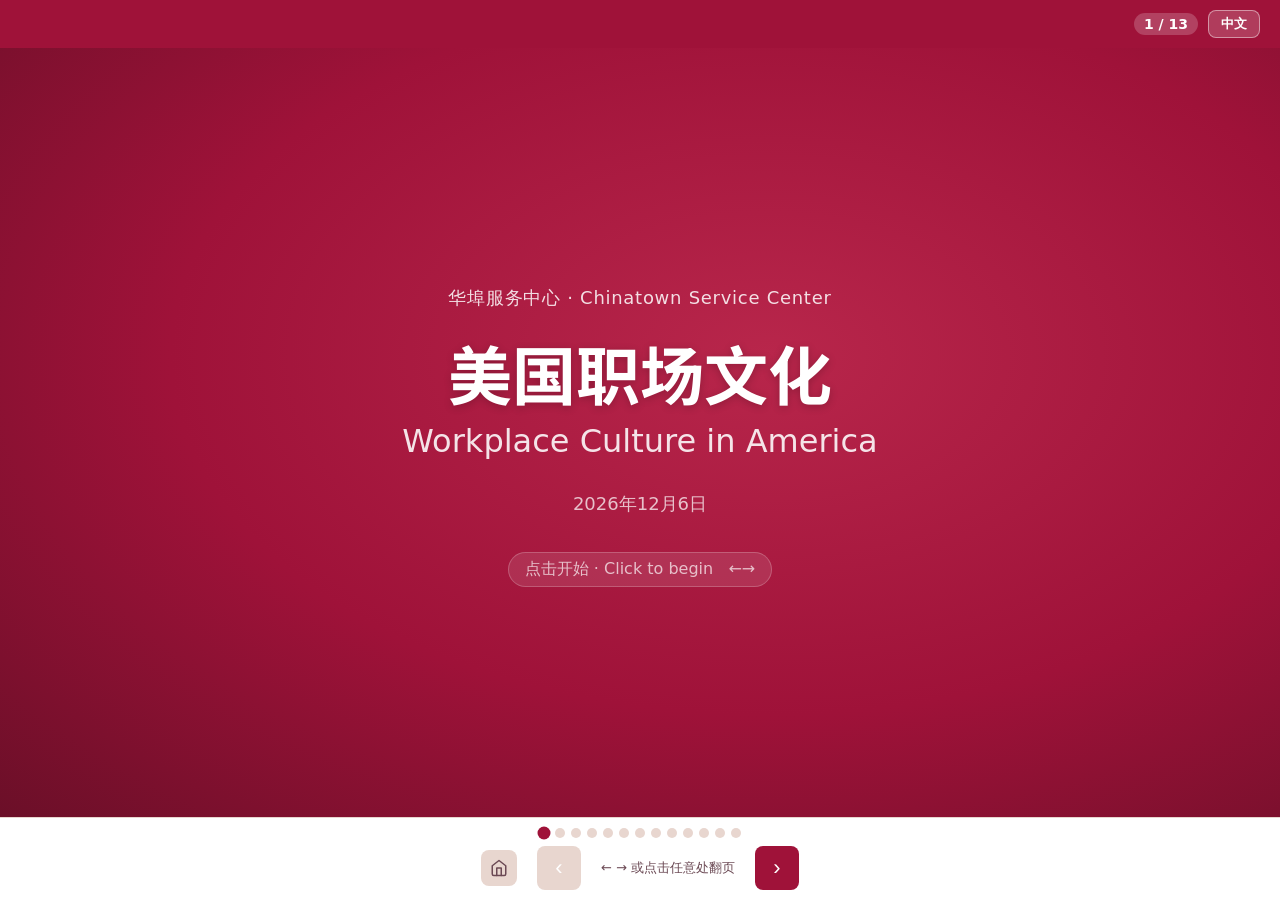
==== index.html @ bef2d713 "Workshop 10: Workplace Culture in America — initial bilingual deck + tests 13-slide bilingual worksh" ====
<!DOCTYPE html>
<html lang="zh-Hans">
<head>
  <meta charset="UTF-8">
  <meta name="viewport" content="width=device-width, initial-scale=1.0">
  <title>美国职场文化工作坊 · Workplace Culture in America Workshop</title>
  <meta name="description" content="Bilingual workshop on American workplace culture for new Chinese immigrants in Los Angeles — Chinatown Service Center.">
  <link rel="canonical" href="https://workplace-culture-workshop.pages.dev/">
  <meta property="og:title" content="美国职场文化工作坊 · Workplace Culture in America">
  <meta property="og:description" content="Workplace expectations, relationships, and communication — for new immigrants in LA.">
  <meta property="og:type" content="website">
  <meta property="og:url" content="https://workplace-culture-workshop.pages.dev/">
  <meta property="og:image" content="https://workplace-culture-workshop.pages.dev/og.png">
  <meta property="og:image:width" content="1200">
  <meta property="og:image:height" content="630">
  <meta property="og:image:alt" content="美国职场文化工作坊 · Workplace Culture in America — Chinatown Service Center">
  <meta property="og:locale" content="zh_CN">
  <meta property="og:locale:alternate" content="en_US">
  <meta name="twitter:card" content="summary_large_image">
  <meta name="twitter:image" content="https://workplace-culture-workshop.pages.dev/og.png">
  <meta name="twitter:image:alt" content="美国职场文化工作坊 · Workplace Culture in America — Chinatown Service Center">
  <meta name="twitter:title" content="美国职场文化工作坊 · Workplace Culture in America">
  <meta name="twitter:description" content="Workplace expectations, relationships, and communication — for new immigrants in LA.">
  <meta name="theme-color" content="#9f1239">
  <link rel="icon" href="data:image/svg+xml,<svg xmlns='http://www.w3.org/2000/svg' viewBox='0 0 100 100'><text y='.9em' font-size='90'>🏢</text></svg>">
  <link rel="preconnect" href="https://fonts.googleapis.com">
  <link rel="preconnect" href="https://fonts.gstatic.com" crossorigin>
  <link rel="dns-prefetch" href="https://fonts.googleapis.com">
  <link rel="stylesheet" href="https://fonts.googleapis.com/css2?family=Noto+Sans+SC:wght@400;500;700&display=swap">
  <link rel="stylesheet" href="styles.css">
</head>
<body class="zh">
<a class="skip-to-main" href="#slidesArea">跳至主内容 · Skip to main content</a>
<noscript><p class="noscript-msg">此演示需要启用 JavaScript · This presentation requires JavaScript.</p></noscript>

<!-- ── Header ──────────────────────────────────────────── -->
<header class="slide-header">
  <span class="section-label" id="sectionLabel"></span>
  <div class="header-right">
    <span class="slide-counter" id="slideCounter" aria-live="polite" aria-atomic="true">1 / 13</span>
    <button class="lang-toggle" id="langToggle" data-action="toggle-lang" aria-label="切换语言 · Toggle language">中文</button>
  </div>
</header>

<!-- ── Slides ──────────────────────────────────────────── -->
<main class="slides-area" id="slidesArea" aria-label="Workshop slides" role="main">

  <!-- ── Slide 1: Title ────────────────────────────────── -->
  <section class="slide slide-centered title-slide active" id="slide-1">
    <div class="slide-inner">
      <div class="csc-name">华埠服务中心 · Chinatown Service Center</div>
      <h1 class="main-title">美国职场文化</h1>
      <div class="main-subtitle">Workplace Culture in America</div>
      <div class="date-line" id="dateLine"></div>
      <span class="start-hint">点击开始 · Click to begin &nbsp; ←→</span>
    </div>
  </section>

  <!-- ── Slide 2: Agenda ───────────────────────────────── -->
  <section class="slide slide-centered" id="slide-2">
    <div class="slide-inner">
      <div class="topic-badge">今天学什么 · Today's Agenda</div>
      <h2 class="zh-headline">
        <span class="zh">三大主题</span>
        <span class="en">Three Key Topics</span>
      </h2>
      <div class="en-subtitle">
        <span class="zh">期望 · 关系 · 沟通</span>
        <span class="en">Expectations · Relationships · Communication</span>
      </div>
      <div class="agenda-grid">
        <div class="agenda-card">
          <svg class="agenda-icon" aria-hidden="true" xmlns="http://www.w3.org/2000/svg" width="40" height="40" viewBox="0 0 24 24" fill="none" stroke="currentColor" stroke-width="1.5" stroke-linecap="round" stroke-linejoin="round"><circle cx="12" cy="12" r="10"/><polyline points="12 6 12 12 16 14"/></svg>
          <div class="agenda-num">①</div>
          <div class="agenda-zh">
            <span class="zh">职场期望</span>
            <span class="en">Expectations</span>
          </div>
          <div class="agenda-en">
            <span class="zh">守时 · 着装 · 主动</span>
            <span class="en">Punctuality · Dress · Initiative</span>
          </div>
        </div>
        <div class="agenda-card">
          <svg class="agenda-icon" aria-hidden="true" xmlns="http://www.w3.org/2000/svg" width="40" height="40" viewBox="0 0 24 24" fill="none" stroke="currentColor" stroke-width="1.5" stroke-linecap="round" stroke-linejoin="round"><path d="M16 21v-2a4 4 0 0 0-4-4H6a4 4 0 0 0-4 4v2"/><circle cx="9" cy="7" r="4"/><path d="M22 21v-2a4 4 0 0 0-3-3.87"/><path d="M16 3.13a4 4 0 0 1 0 7.75"/></svg>
          <div class="agenda-num">②</div>
          <div class="agenda-zh">
            <span class="zh">职场关系</span>
            <span class="en">Relationships</span>
          </div>
          <div class="agenda-en">
            <span class="zh">老板 · 同事 · 界限</span>
            <span class="en">Boss · Coworkers · Boundaries</span>
          </div>
        </div>
        <div class="agenda-card">
          <svg class="agenda-icon" aria-hidden="true" xmlns="http://www.w3.org/2000/svg" width="40" height="40" viewBox="0 0 24 24" fill="none" stroke="currentColor" stroke-width="1.5" stroke-linecap="round" stroke-linejoin="round"><path d="M21 15a2 2 0 0 1-2 2H7l-4 4V5a2 2 0 0 1 2-2h14a2 2 0 0 1 2 2z"/></svg>
          <div class="agenda-num">③</div>
          <div class="agenda-zh">
            <span class="zh">职场沟通</span>
            <span class="en">Communication</span>
          </div>
          <div class="agenda-en">
            <span class="zh">说不 · 求助 · 社交</span>
            <span class="en">Say No · Ask · Social Media</span>
          </div>
        </div>
      </div>
    </div>
  </section>

  <!-- ── Slide 3: Punctuality ──────────────────────────── -->
  <section class="slide" id="slide-3">
    <div class="slide-inner">
      <div class="topic-badge"><svg aria-hidden="true" xmlns="http://www.w3.org/2000/svg" width="16" height="16" viewBox="0 0 24 24" fill="none" stroke="currentColor" stroke-width="2" stroke-linecap="round" stroke-linejoin="round"><circle cx="12" cy="12" r="10"/><polyline points="12 6 12 12 16 14"/></svg> <span class="zh">职场期望 · 守时</span><span class="en">Expectation · Punctuality</span></div>
      <h2 class="zh-headline">
        <span class="zh">守时不是讲价</span>
        <span class="en">Punctuality Is Non-Negotiable</span>
      </h2>
      <div class="en-subtitle">
        <span class="zh">"准时"在美国 = 提早 5 分钟</span>
        <span class="en">"On time" in America = 5 minutes early</span>
      </div>
      <div class="punctuality-row">
        <div class="punct-card good">
          <div class="punct-clock">8:55</div>
          <div class="punct-verdict-zh"><span class="zh">✓ 准时</span><span class="en">✓ On time</span></div>
          <div class="punct-verdict-en"><span class="zh">提早 5 分钟 — 最理想</span><span class="en">5 minutes early — ideal</span></div>
        </div>
        <div class="punct-card warn">
          <div class="punct-clock">9:00</div>
          <div class="punct-verdict-zh"><span class="zh">⚠ 刚好</span><span class="en">⚠ Just on time</span></div>
          <div class="punct-verdict-en"><span class="zh">勉强可以 — 已经太晚</span><span class="en">Barely okay — feels late</span></div>
        </div>
        <div class="punct-card bad">
          <div class="punct-clock">9:05</div>
          <div class="punct-verdict-zh"><span class="zh">✗ 迟到</span><span class="en">✗ Late</span></div>
          <div class="punct-verdict-en"><span class="zh">迟到一两次就可能被解雇</span><span class="en">A few times = you may be fired</span></div>
        </div>
      </div>
      <div class="punct-note">
        <div class="punct-note-zh"><span class="zh">💡 如果会迟到 — 立刻发短信或打电话给老板。诚实最重要。</span><span class="en">💡 If you'll be late — text or call your boss right away. Honesty matters most.</span></div>
        <div class="punct-note-en"><span class="zh">"I'm running late, I will be there at 9:15." — 这一句话比沉默好得多。</span><span class="en">"I'm running late, I will be there at 9:15." — One sentence is much better than silence.</span></div>
      </div>
    </div>
  </section>

  <!-- ── Slide 4: Dress Code ───────────────────────────── -->
  <section class="slide" id="slide-4">
    <div class="slide-inner">
      <div class="topic-badge"><svg aria-hidden="true" xmlns="http://www.w3.org/2000/svg" width="16" height="16" viewBox="0 0 24 24" fill="none" stroke="currentColor" stroke-width="2" stroke-linecap="round" stroke-linejoin="round"><path d="M20.38 3.46 16 2a4 4 0 0 1-8 0L3.62 3.46a2 2 0 0 0-1.34 2.23l.58 3.47a1 1 0 0 0 .99.84H6v10c0 1.1.9 2 2 2h8a2 2 0 0 0 2-2V10h2.15a1 1 0 0 0 .99-.84l.58-3.47a2 2 0 0 0-1.34-2.23z"/></svg> <span class="zh">职场期望 · 着装</span><span class="en">Expectation · Dress Code</span></div>
      <h2 class="zh-headline">
        <span class="zh">三种常见着装</span>
        <span class="en">Three Common Dress Codes</span>
      </h2>
      <div class="en-subtitle">
        <span class="zh">入职前问清楚 — "What's the dress code?"</span>
        <span class="en">Ask before your first day — "What's the dress code?"</span>
      </div>
      <div class="dress-code-grid">
        <div class="dress-code-card">
          <svg class="dress-icon" aria-hidden="true" xmlns="http://www.w3.org/2000/svg" width="44" height="44" viewBox="0 0 24 24" fill="none" stroke="currentColor" stroke-width="1.5" stroke-linecap="round" stroke-linejoin="round"><path d="M20.38 3.46 16 2a4 4 0 0 1-8 0L3.62 3.46a2 2 0 0 0-1.34 2.23l.58 3.47a1 1 0 0 0 .99.84H6v10c0 1.1.9 2 2 2h8a2 2 0 0 0 2-2V10h2.15a1 1 0 0 0 .99-.84l.58-3.47a2 2 0 0 0-1.34-2.23z"/></svg>
          <div class="dress-title-zh"><span class="zh">商务休闲</span><span class="en">Business Casual</span></div>
          <div class="dress-title-en"><span class="zh">Business Casual</span><span class="en">商务休闲</span></div>
          <div class="dress-examples-zh">
            <span class="zh">衬衫 · 长裤 · 整洁皮鞋</span>
            <span class="en">Shirt · Slacks · Clean shoes</span>
          </div>
          <div class="dress-examples-en"><span class="zh">办公室 · 银行 · 接待</span><span class="en">Offices · Banks · Front desk</span></div>
        </div>
        <div class="dress-code-card">
          <svg class="dress-icon" aria-hidden="true" xmlns="http://www.w3.org/2000/svg" width="44" height="44" viewBox="0 0 24 24" fill="none" stroke="currentColor" stroke-width="1.5" stroke-linecap="round" stroke-linejoin="round"><path d="M3 6h18M3 12h18M3 18h18"/></svg>
          <div class="dress-title-zh"><span class="zh">休闲</span><span class="en">Casual</span></div>
          <div class="dress-title-en"><span class="zh">Casual</span><span class="en">休闲</span></div>
          <div class="dress-examples-zh">
            <span class="zh">干净 T 恤 · 牛仔裤 · 运动鞋</span>
            <span class="en">Clean T-shirt · Jeans · Sneakers</span>
          </div>
          <div class="dress-examples-en"><span class="zh">仓库 · 工厂 · 厨房后厨</span><span class="en">Warehouse · Factory · Back-of-house</span></div>
        </div>
        <div class="dress-code-card">
          <svg class="dress-icon" aria-hidden="true" xmlns="http://www.w3.org/2000/svg" width="44" height="44" viewBox="0 0 24 24" fill="none" stroke="currentColor" stroke-width="1.5" stroke-linecap="round" stroke-linejoin="round"><path d="M16 21v-2a4 4 0 0 0-4-4H6a4 4 0 0 0-4 4v2"/><circle cx="9" cy="7" r="4"/><polyline points="16 11 18 13 22 9"/></svg>
          <div class="dress-title-zh"><span class="zh">制服</span><span class="en">Uniform</span></div>
          <div class="dress-title-en"><span class="zh">Uniform</span><span class="en">制服</span></div>
          <div class="dress-examples-zh">
            <span class="zh">公司提供 · 必须穿戴整齐</span>
            <span class="en">Provided · Wear it neatly</span>
          </div>
          <div class="dress-examples-en"><span class="zh">餐厅 · 护理 · 零售 · 安保</span><span class="en">Restaurants · Care · Retail · Security</span></div>
        </div>
      </div>
    </div>
  </section>

  <!-- ── Slide 5: Activity — What Would You Do? ────────── -->
  <section class="slide activity-slide slide-centered" id="slide-5" data-phase="question">
    <div class="slide-inner">
      <div class="topic-badge"><svg aria-hidden="true" xmlns="http://www.w3.org/2000/svg" width="16" height="16" viewBox="0 0 24 24" fill="none" stroke="currentColor" stroke-width="2" stroke-linecap="round" stroke-linejoin="round"><circle cx="12" cy="12" r="10"/><circle cx="12" cy="12" r="6"/><circle cx="12" cy="12" r="2"/></svg> <span class="zh">练一练 · 情境讨论</span><span class="en">Activity · What Would You Do?</span></div>
      <h2 class="zh-headline">
        <span class="zh">你会怎么做？</span>
        <span class="en">What Would You Do?</span>
      </h2>
      <div class="en-subtitle">
        <span class="zh">读情境 · 选答案 · 一起讨论</span>
        <span class="en">Read · Choose · Discuss</span>
      </div>

      <div class="scenario-card">
        <div class="scenario-label"><span class="zh">情境 · Scenario</span><span class="en">Scenario</span></div>
        <div class="scenario-text-zh">
          <span class="zh">老板请你今晚加班两小时，但你已经答应接孩子放学。</span>
          <span class="en">Your boss asks you to work two extra hours tonight, but you already promised to pick up your child after school.</span>
        </div>
        <div class="scenario-text-en">
          <span class="zh">Your boss asks you to work two extra hours tonight, but you already promised to pick up your child after school.</span>
          <span class="en">老板请你今晚加班两小时，但你已经答应接孩子放学。</span>
        </div>
      </div>

      <ul class="choice-list" id="choice-list-5">
        <li id="choice-A">
          <div class="choice-letter">A</div>
          <div>
            <div class="choice-text-zh"><span class="zh">什么都不说 — 默默留下加班，孩子让别人接。</span><span class="en">Say nothing — silently stay late, let someone else get your kid.</span></div>
            <div class="choice-text-en"><span class="zh">沉默接受</span><span class="en">Silent acceptance</span></div>
          </div>
        </li>
        <li id="choice-B">
          <div class="choice-letter">B</div>
          <div>
            <div class="choice-text-zh"><span class="zh">直接说"我不能"，转身走开。</span><span class="en">Just say "I can't" and walk away.</span></div>
            <div class="choice-text-en"><span class="zh">直接拒绝</span><span class="en">Flat refusal</span></div>
          </div>
        </li>
        <li id="choice-C">
          <div class="choice-letter">C</div>
          <div>
            <div class="choice-text-zh"><span class="zh">礼貌解释原因，提出明天补加班。</span><span class="en">Politely explain why, and offer to stay late tomorrow instead.</span></div>
            <div class="choice-text-en"><span class="zh">说明 + 提出替代方案</span><span class="en">Explain + offer alternative</span></div>
          </div>
        </li>
      </ul>

      <div class="activity-answer" id="activity-answer-5">
        <div class="activity-answer-label"><span class="zh">✓ 最佳答案</span><span class="en">✓ Best Answer</span></div>
        <div class="activity-answer-zh">
          <span class="zh">C — 礼貌说明 + 提出替代方案</span>
          <span class="en">C — Polite explanation + alternative offer</span>
        </div>
        <div class="activity-answer-en">
          <span class="zh">"Tonight I need to pick up my child. Could I stay late tomorrow instead?" — 美国老板尊重直接但礼貌的沟通。沉默会让老板以为你同意；硬拒绝又会失礼。</span>
          <span class="en">"Tonight I need to pick up my child. Could I stay late tomorrow instead?" — American bosses respect direct but polite communication. Silence implies yes; flat refusal feels rude.</span>
        </div>
      </div>

      <button class="reveal-btn" id="reveal-btn-5" data-action="reveal-activity">
        <span class="zh">揭晓答案 · Reveal Answer</span>
        <span class="en">Reveal Answer</span>
      </button>
    </div>
  </section>

  <!-- ── Slide 6: Relationships at Work ────────────────── -->
  <section class="slide" id="slide-6">
    <div class="slide-inner">
      <div class="topic-badge"><svg aria-hidden="true" xmlns="http://www.w3.org/2000/svg" width="16" height="16" viewBox="0 0 24 24" fill="none" stroke="currentColor" stroke-width="2" stroke-linecap="round" stroke-linejoin="round"><path d="M16 21v-2a4 4 0 0 0-4-4H6a4 4 0 0 0-4 4v2"/><circle cx="9" cy="7" r="4"/><path d="M22 21v-2a4 4 0 0 0-3-3.87"/><path d="M16 3.13a4 4 0 0 1 0 7.75"/></svg> <span class="zh">职场关系</span><span class="en">Relationships at Work</span></div>
      <h2 class="zh-headline">
        <span class="zh">和老板、同事相处</span>
        <span class="en">Working with Bosses & Coworkers</span>
      </h2>
      <div class="en-subtitle">
        <span class="zh">美国职场比较平等 — 但仍有界限</span>
        <span class="en">US workplaces are flatter — but still have boundaries</span>
      </div>
      <div class="bullet-cards">
        <div class="bullet-card">
          <div class="bullet-icon"><svg aria-hidden="true" xmlns="http://www.w3.org/2000/svg" width="28" height="28" viewBox="0 0 24 24" fill="none" stroke="currentColor" stroke-width="1.5" stroke-linecap="round" stroke-linejoin="round"><circle cx="12" cy="8" r="5"/><path d="M20 21a8 8 0 1 0-16 0"/></svg></div>
          <div>
            <div class="bullet-text-zh"><span class="zh">用名字称呼老板</span><span class="en">Call your boss by their first name</span></div>
            <div class="bullet-text-en"><span class="zh">在美国，老板让你叫"Mike"就直接叫 — 不必"老板""经理"。除非他们要求 Mr./Ms.</span><span class="en">If your boss says "Call me Mike," do it. No "Boss" or "Manager" titles unless they ask for Mr./Ms.</span></div>
          </div>
        </div>
        <div class="bullet-card bullet-card-accent">
          <div class="bullet-icon"><svg aria-hidden="true" xmlns="http://www.w3.org/2000/svg" width="28" height="28" viewBox="0 0 24 24" fill="none" stroke="currentColor" stroke-width="1.5" stroke-linecap="round" stroke-linejoin="round"><path d="M21 15a2 2 0 0 1-2 2H7l-4 4V5a2 2 0 0 1 2-2h14a2 2 0 0 1 2 2z"/></svg></div>
          <div>
            <div class="bullet-text-zh"><span class="zh">学一点"闲聊"</span><span class="en">Learn a little small talk</span></div>
            <div class="bullet-text-en"><span class="zh">"How was your weekend?" / "Nice weather today." — 不必聊深，但要回应。沉默会让人觉得你不友善。</span><span class="en">"How was your weekend?" / "Nice weather today." — Keep it light, but respond. Silence feels unfriendly.</span></div>
          </div>
        </div>
        <div class="bullet-card">
          <div class="bullet-icon"><svg aria-hidden="true" xmlns="http://www.w3.org/2000/svg" width="28" height="28" viewBox="0 0 24 24" fill="none" stroke="currentColor" stroke-width="1.5" stroke-linecap="round" stroke-linejoin="round"><rect width="18" height="18" x="3" y="3" rx="2"/><path d="M9 3v18M3 9h18"/></svg></div>
          <div>
            <div class="bullet-text-zh"><span class="zh">界限很重要</span><span class="en">Boundaries matter</span></div>
            <div class="bullet-text-en"><span class="zh">不要问同事的年龄、工资、婚姻状况、宗教、政治。不要送贵重礼物给老板。</span><span class="en">Don't ask coworkers about age, salary, marriage, religion, or politics. Don't give expensive gifts to your boss.</span></div>
          </div>
        </div>
      </div>
    </div>
  </section>

  <!-- ── Slide 7: Saying No & Asking for Help ──────────── -->
  <section class="slide" id="slide-7">
    <div class="slide-inner">
      <div class="topic-badge"><svg aria-hidden="true" xmlns="http://www.w3.org/2000/svg" width="16" height="16" viewBox="0 0 24 24" fill="none" stroke="currentColor" stroke-width="2" stroke-linecap="round" stroke-linejoin="round"><path d="M7.9 20A9 9 0 1 0 4 16.1L2 22Z"/></svg> <span class="zh">职场沟通</span><span class="en">Workplace Communication</span></div>
      <h2 class="zh-headline">
        <span class="zh">学会说"不"和"请帮忙"</span>
        <span class="en">Saying "No" & "Can You Help?"</span>
      </h2>
      <div class="en-subtitle">
        <span class="zh">在美国 — 这是专业，不是失礼</span>
        <span class="en">In America — this is professional, not rude</span>
      </div>
      <div class="bullet-cards">
        <div class="bullet-card">
          <div class="bullet-icon"><svg aria-hidden="true" xmlns="http://www.w3.org/2000/svg" width="28" height="28" viewBox="0 0 24 24" fill="none" stroke="currentColor" stroke-width="1.5" stroke-linecap="round" stroke-linejoin="round"><circle cx="12" cy="12" r="10"/><path d="M9 12h6"/></svg></div>
          <div>
            <div class="bullet-text-zh"><span class="zh">工作太多 — 要开口说</span><span class="en">Too much work — speak up</span></div>
            <div class="bullet-text-en"><span class="zh">默默承受不是美德。如果做不完，老板希望你说出来 — 才能调整。</span><span class="en">Silent suffering is not a virtue. If you can't finish, your boss wants you to say so — so they can adjust.</span></div>
          </div>
        </div>
        <div class="bullet-card bullet-card-accent">
          <div class="bullet-icon"><svg aria-hidden="true" xmlns="http://www.w3.org/2000/svg" width="28" height="28" viewBox="0 0 24 24" fill="none" stroke="currentColor" stroke-width="1.5" stroke-linecap="round" stroke-linejoin="round"><circle cx="12" cy="12" r="10"/><path d="M9.09 9a3 3 0 0 1 5.83 1c0 2-3 3-3 3"/><path d="M12 17h.01"/></svg></div>
          <div>
            <div class="bullet-text-zh"><span class="zh">不懂就问</span><span class="en">If you don't understand — ask</span></div>
            <div class="bullet-text-en"><span class="zh">"Can you show me how?" / "I'm not sure — could you explain again?" 比假装明白后做错了好得多。</span><span class="en">"Can you show me how?" / "I'm not sure — could you explain again?" Much better than pretending and getting it wrong.</span></div>
          </div>
        </div>
        <div class="bullet-card">
          <div class="bullet-icon"><svg aria-hidden="true" xmlns="http://www.w3.org/2000/svg" width="28" height="28" viewBox="0 0 24 24" fill="none" stroke="currentColor" stroke-width="1.5" stroke-linecap="round" stroke-linejoin="round"><path d="M20 6 9 17l-5-5"/></svg></div>
          <div>
            <div class="bullet-text-zh"><span class="zh">客气拒绝有公式</span><span class="en">A polite "no" has a formula</span></div>
            <div class="bullet-text-en"><span class="zh">先肯定 + 说原因 + 提出替代。例："I'd like to help, but I have to leave at 5. Can I do it first thing tomorrow?"</span><span class="en">Acknowledge + reason + alternative. e.g. "I'd like to help, but I have to leave at 5. Can I do it first thing tomorrow?"</span></div>
          </div>
        </div>
      </div>
      <div class="script-block">
        <div class="script-label"><span class="zh">常用句</span><span class="en">Phrases to Practice</span></div>
        <div class="script-quote-en">"Could you help me with this?" &nbsp;·&nbsp; "I don't think I can finish that today — what should I do first?"</div>
        <div class="script-quote-zh"><span class="zh">你可以帮我一下吗？ · 今天我做不完，先做哪一件？</span><span class="en">Can you help me with this? · I can't finish today — which should I do first?</span></div>
      </div>
    </div>
  </section>

  <!-- ── Slide 8: Taking Initiative ────────────────────── -->
  <section class="slide" id="slide-8">
    <div class="slide-inner">
      <div class="topic-badge"><svg aria-hidden="true" xmlns="http://www.w3.org/2000/svg" width="16" height="16" viewBox="0 0 24 24" fill="none" stroke="currentColor" stroke-width="2" stroke-linecap="round" stroke-linejoin="round"><polygon points="13 2 3 14 12 14 11 22 21 10 12 10 13 2"/></svg> <span class="zh">职场期望</span><span class="en">Workplace Expectation</span></div>
      <h2 class="zh-headline">
        <span class="zh">主动一点 — 雇主会注意到</span>
        <span class="en">Take Initiative — Employers Notice</span>
      </h2>
      <div class="en-subtitle">
        <span class="zh">不需要等被吩咐 — 主动让你与众不同</span>
        <span class="en">Don't wait to be told — initiative sets you apart</span>
      </div>
      <div class="bullet-cards">
        <div class="bullet-card">
          <div class="bullet-icon"><svg aria-hidden="true" xmlns="http://www.w3.org/2000/svg" width="28" height="28" viewBox="0 0 24 24" fill="none" stroke="currentColor" stroke-width="1.5" stroke-linecap="round" stroke-linejoin="round"><circle cx="11" cy="11" r="8"/><path d="m21 21-4.3-4.3"/></svg></div>
          <div>
            <div class="bullet-text-zh"><span class="zh">完工后问"还要做什么？"</span><span class="en">When done, ask "What's next?"</span></div>
            <div class="bullet-text-en"><span class="zh">"Is there anything else I can help with?" — 等被吩咐的人不会被提升。</span><span class="en">"Is there anything else I can help with?" — People who wait to be told are not promoted.</span></div>
          </div>
        </div>
        <div class="bullet-card bullet-card-accent">
          <div class="bullet-icon"><svg aria-hidden="true" xmlns="http://www.w3.org/2000/svg" width="28" height="28" viewBox="0 0 24 24" fill="none" stroke="currentColor" stroke-width="1.5" stroke-linecap="round" stroke-linejoin="round"><path d="M12 20h9"/><path d="M16.5 3.5a2.12 2.12 0 0 1 3 3L7 19l-4 1 1-4Z"/></svg></div>
          <div>
            <div class="bullet-text-zh"><span class="zh">提建议没问题</span><span class="en">Suggestions are welcome</span></div>
            <div class="bullet-text-en"><span class="zh">看到可以改进的地方 — 礼貌提出。"I noticed... maybe we could try..."</span><span class="en">If you see a better way — politely suggest it. "I noticed... maybe we could try..."</span></div>
          </div>
        </div>
        <div class="bullet-card">
          <div class="bullet-icon"><svg aria-hidden="true" xmlns="http://www.w3.org/2000/svg" width="28" height="28" viewBox="0 0 24 24" fill="none" stroke="currentColor" stroke-width="1.5" stroke-linecap="round" stroke-linejoin="round"><path d="M2 3h6a4 4 0 0 1 4 4v14a3 3 0 0 0-3-3H2z"/><path d="M22 3h-6a4 4 0 0 0-4 4v14a3 3 0 0 1 3-3h7z"/></svg></div>
          <div>
            <div class="bullet-text-zh"><span class="zh">学新技能 — 自己开始</span><span class="en">Learn new skills on your own</span></div>
            <div class="bullet-text-en"><span class="zh">YouTube、免费课程、看同事工作 — 主动学习的人最快升职加薪。</span><span class="en">YouTube, free classes, watching coworkers — proactive learners get promoted and raised fastest.</span></div>
          </div>
        </div>
      </div>
    </div>
  </section>

  <!-- ── Slide 9: Social Media & Work ──────────────────── -->
  <section class="slide" id="slide-9">
    <div class="slide-inner">
      <div class="topic-badge"><svg aria-hidden="true" xmlns="http://www.w3.org/2000/svg" width="16" height="16" viewBox="0 0 24 24" fill="none" stroke="currentColor" stroke-width="2" stroke-linecap="round" stroke-linejoin="round"><rect width="20" height="14" x="2" y="3" rx="2"/><line x1="8" x2="16" y1="21" y2="21"/><line x1="12" x2="12" y1="17" y2="21"/></svg> <span class="zh">社交媒体</span><span class="en">Social Media</span></div>
      <h2 class="zh-headline">
        <span class="zh">社交媒体 — 不要发什么</span>
        <span class="en">Social Media — What NOT to Post</span>
      </h2>
      <div class="en-subtitle">
        <span class="zh">老板会查 微信 · 抖音 · Facebook · Instagram</span>
        <span class="en">Bosses do check WeChat · TikTok · Facebook · Instagram</span>
      </div>
      <div class="icon-grid">
        <div class="icon-card">
          <svg class="icon-emoji" aria-hidden="true" xmlns="http://www.w3.org/2000/svg" width="36" height="36" viewBox="0 0 24 24" fill="none" stroke="currentColor" stroke-width="1.5" stroke-linecap="round" stroke-linejoin="round"><circle cx="12" cy="12" r="10"/><line x1="12" x2="12" y1="8" y2="12"/><line x1="12" x2="12.01" y1="16" y2="16"/></svg>
          <div>
            <div class="icon-text-zh"><span class="zh">不要骂老板、同事、公司</span><span class="en">Don't trash your boss, coworkers, or company</span></div>
            <div class="icon-text-en"><span class="zh">就算是中文，老板也可能看到（同事会转发）</span><span class="en">Even in Chinese — coworkers translate and forward</span></div>
          </div>
        </div>
        <div class="icon-card">
          <svg class="icon-emoji" aria-hidden="true" xmlns="http://www.w3.org/2000/svg" width="36" height="36" viewBox="0 0 24 24" fill="none" stroke="currentColor" stroke-width="1.5" stroke-linecap="round" stroke-linejoin="round"><circle cx="12" cy="12" r="10"/><path d="m4.93 4.93 14.14 14.14"/></svg>
          <div>
            <div class="icon-text-zh"><span class="zh">病假当天 — 不发派对照片</span><span class="en">No party photos when out sick</span></div>
            <div class="icon-text-en"><span class="zh">请假休息 = 在家。在外玩 + 发图 = 被解雇的最快方法</span><span class="en">Sick day = stay home. Out with party photos = quickest way to get fired</span></div>
          </div>
        </div>
        <div class="icon-card">
          <svg class="icon-emoji" aria-hidden="true" xmlns="http://www.w3.org/2000/svg" width="36" height="36" viewBox="0 0 24 24" fill="none" stroke="currentColor" stroke-width="1.5" stroke-linecap="round" stroke-linejoin="round"><rect width="18" height="11" x="3" y="11" rx="2" ry="2"/><path d="M7 11V7a5 5 0 0 1 10 0v4"/></svg>
          <div>
            <div class="icon-text-zh"><span class="zh">不要发公司机密</span><span class="en">No company secrets</span></div>
            <div class="icon-text-en"><span class="zh">客户名单、内部照片、工资单 — 这些会让你立刻丢掉工作</span><span class="en">Customer lists, inside photos, payroll — these get you fired immediately</span></div>
          </div>
        </div>
        <div class="icon-card">
          <svg class="icon-emoji" aria-hidden="true" xmlns="http://www.w3.org/2000/svg" width="36" height="36" viewBox="0 0 24 24" fill="none" stroke="currentColor" stroke-width="1.5" stroke-linecap="round" stroke-linejoin="round"><path d="M20 6 9 17l-5-5"/></svg>
          <div>
            <div class="icon-text-zh"><span class="zh">公开的内容 = 简历的一部分</span><span class="en">Public posts = part of your resume</span></div>
            <div class="icon-text-en"><span class="zh">发图前问：如果老板看到，会怎么想？</span><span class="en">Before you post — ask: if my boss saw this, what would they think?</span></div>
          </div>
        </div>
      </div>
    </div>
  </section>

  <!-- ── Slide 10: True/False Quiz (multi-phase) ──────── -->
  <section class="slide activity-slide slide-centered" id="slide-10" data-phase="question">
    <div class="slide-inner">
      <div class="topic-badge"><svg aria-hidden="true" xmlns="http://www.w3.org/2000/svg" width="16" height="16" viewBox="0 0 24 24" fill="none" stroke="currentColor" stroke-width="2" stroke-linecap="round" stroke-linejoin="round"><circle cx="12" cy="12" r="10"/><path d="M9.09 9a3 3 0 0 1 5.83 1c0 2-3 3-3 3"/><path d="M12 17h.01"/></svg> <span class="zh">互动测验</span><span class="en">Quiz</span></div>
      <h2 class="zh-headline">
        <span class="zh">对还是错？</span>
        <span class="en">True or False?</span>
      </h2>
      <div class="en-subtitle">
        <span class="zh">两道题 — 举手投票</span>
        <span class="en">Two questions — raise your hand to vote</span>
      </div>

      <!-- Q1 -->
      <div class="quiz-question">
        <div class="quiz-q-zh"><span class="zh">① 老板说"叫我 Mike"时，应该继续叫他"经理 Wang"才礼貌。</span><span class="en">① When your boss says "Call me Mike," you should still call him "Manager Wang" to be polite.</span></div>
        <div class="quiz-q-en"><span class="zh">When your boss says "Call me Mike," you should still call him "Manager Wang" to be polite.</span><span class="en">老板说"叫我 Mike"时，应该继续叫他"经理 Wang"才礼貌。</span></div>
      </div>
      <div class="vote-prompt"><span class="zh">🙋 举手 — 对 TRUE / 错 FALSE</span><span class="en">🙋 Raise your hand — TRUE / FALSE</span></div>

      <button class="reveal-btn" id="reveal-btn-q1" data-action="reveal-q1">
        <span class="zh">揭晓答案 1 · Reveal Answer</span>
        <span class="en">Reveal Answer 1</span>
      </button>

      <div class="answer-block" id="q1-answer">
        <div class="verdict-badge verdict-false">✗ FALSE — <span class="zh">错误</span><span class="en">False</span></div>
        <div class="answer-explanation-zh"><span class="zh">老板让你叫名字时 — 就叫名字。</span><span class="en">If your boss tells you to use their first name — do it.</span></div>
        <div class="answer-explanation-en"><span class="zh">在美国，称呼名字 = 接受邀请。继续用职称反而会让他觉得不自在或不友好。</span><span class="en">In America, using a first name when invited = accepting the invitation. Sticking to a title can make your boss uncomfortable.</span></div>
      </div>

      <!-- Q2 (hidden until Q1 revealed) -->
      <div class="q2-block" id="q2-block">
        <div class="quiz-question" style="margin-top:16px;">
          <div class="quiz-q-zh"><span class="zh">② 任务做完，应该等老板再分配工作，不应该主动开口。</span><span class="en">② After finishing a task, you should wait silently for your boss to assign more work.</span></div>
          <div class="quiz-q-en"><span class="zh">After finishing a task, you should wait silently for your boss to assign more work.</span><span class="en">任务做完，应该等老板再分配工作，不应该主动开口。</span></div>
        </div>
        <div class="vote-prompt"><span class="zh">🙋 举手 — 对 TRUE / 错 FALSE</span><span class="en">🙋 Raise your hand — TRUE / FALSE</span></div>

        <button class="reveal-btn" id="reveal-btn-q2" data-action="reveal-q2">
          <span class="zh">揭晓答案 2 · Reveal Answer</span>
          <span class="en">Reveal Answer 2</span>
        </button>

        <div class="answer-block" id="q2-answer">
          <div class="verdict-badge verdict-false">✗ FALSE — <span class="zh">错误</span><span class="en">False</span></div>
          <div class="answer-explanation-zh"><span class="zh">主动开口 — "What's next?" / "Anything I can help with?"</span><span class="en">Speak up — "What's next?" / "Anything I can help with?"</span></div>
          <div class="answer-explanation-en"><span class="zh">默默等待会让老板以为你不在做事。主动问 = 显示你认真、有责任感、想学。</span><span class="en">Waiting silently makes the boss think you're idle. Asking = shows you care, are responsible, and want to grow.</span></div>
        </div>
      </div>
    </div>
  </section>

  <!-- ── Slide 11: China vs US Workplace Comparison ─── -->
  <section class="slide" id="slide-11">
    <div class="slide-inner">
      <div class="topic-badge"><svg aria-hidden="true" xmlns="http://www.w3.org/2000/svg" width="16" height="16" viewBox="0 0 24 24" fill="none" stroke="currentColor" stroke-width="2" stroke-linecap="round" stroke-linejoin="round"><circle cx="12" cy="12" r="10"/><line x1="2" x2="22" y1="12" y2="12"/><path d="M12 2a15.3 15.3 0 0 1 4 10 15.3 15.3 0 0 1-4 10 15.3 15.3 0 0 1-4-10 15.3 15.3 0 0 1 4-10z"/></svg> <span class="zh">文化差异</span><span class="en">Cultural Differences</span></div>
      <h2 class="zh-headline">
        <span class="zh">中国 vs 美国职场</span>
        <span class="en">China vs US Workplace</span>
      </h2>
      <div class="en-subtitle">
        <span class="zh">两种文化没有好坏 — 但规则不一样</span>
        <span class="en">Neither culture is better — but the rules are different</span>
      </div>
      <div class="compare-wrap">
        <table class="compare-table">
          <thead>
            <tr>
              <th><span class="zh">主题</span><span class="en">Topic</span></th>
              <th>🇨🇳 <span class="zh">中国职场常见</span><span class="en">Common in China</span></th>
              <th>🇺🇸 <span class="zh">美国职场常见</span><span class="en">Common in US</span></th>
            </tr>
          </thead>
          <tbody>
            <tr>
              <td class="compare-topic"><span class="zh">称呼</span><span class="en">Titles</span></td>
              <td>
                <div class="compare-cell-zh"><span class="zh">用职称 — 经理王、老师李</span><span class="en">Titles — Manager Wang, Teacher Li</span></div>
                <div class="compare-cell-en"><span class="zh">表示尊重</span><span class="en">Shows respect</span></div>
              </td>
              <td>
                <div class="compare-cell-zh"><span class="zh">直呼其名 — Mike, Sarah</span><span class="en">First names — Mike, Sarah</span></div>
                <div class="compare-cell-en"><span class="zh">表示亲近、平等</span><span class="en">Shows closeness, equality</span></div>
              </td>
            </tr>
            <tr>
              <td class="compare-topic"><span class="zh">不同意时</span><span class="en">Disagreeing</span></td>
              <td>
                <div class="compare-cell-zh"><span class="zh">含蓄 — "可能..."、"我们再想想"</span><span class="en">Indirect — "maybe..." "let's think"</span></div>
                <div class="compare-cell-en"><span class="zh">给面子</span><span class="en">Saves face</span></div>
              </td>
              <td>
                <div class="compare-cell-zh"><span class="zh">直接但礼貌 — "I disagree because..."</span><span class="en">Direct but polite — "I disagree because..."</span></div>
                <div class="compare-cell-en"><span class="zh">沉默 = 同意</span><span class="en">Silence = agreement</span></div>
              </td>
            </tr>
            <tr>
              <td class="compare-topic"><span class="zh">加班</span><span class="en">Overtime</span></td>
              <td>
                <div class="compare-cell-zh"><span class="zh">常常 — 不算就算 (996)</span><span class="en">Frequent — often unpaid (996)</span></div>
                <div class="compare-cell-en"><span class="zh">表示忠心</span><span class="en">Shows loyalty</span></div>
              </td>
              <td>
                <div class="compare-cell-zh"><span class="zh">必须付加班费 (法律)</span><span class="en">Must be paid extra (by law)</span></div>
                <div class="compare-cell-en"><span class="zh">看效率，不看时间</span><span class="en">Output > hours</span></div>
              </td>
            </tr>
            <tr>
              <td class="compare-topic"><span class="zh">闲聊</span><span class="en">Small Talk</span></td>
              <td>
                <div class="compare-cell-zh"><span class="zh">可问年龄、婚姻、工资</span><span class="en">Asking age, marriage, salary is normal</span></div>
                <div class="compare-cell-en"><span class="zh">表示关心</span><span class="en">Shows care</span></div>
              </td>
              <td>
                <div class="compare-cell-zh"><span class="zh">禁忌话题 — 天气最安全</span><span class="en">Avoid those — weather is safest</span></div>
                <div class="compare-cell-en"><span class="zh">尊重隐私</span><span class="en">Privacy is respected</span></div>
              </td>
            </tr>
            <tr>
              <td class="compare-topic"><span class="zh">送礼</span><span class="en">Gifts</span></td>
              <td>
                <div class="compare-cell-zh"><span class="zh">节日送礼给老板很常见</span><span class="en">Gifts to boss common at holidays</span></div>
                <div class="compare-cell-en"><span class="zh">表示尊重</span><span class="en">Shows respect</span></div>
              </td>
              <td>
                <div class="compare-cell-zh"><span class="zh">不要送给老板 — 可能违反公司规定</span><span class="en">Don't gift your boss — may violate policy</span></div>
                <div class="compare-cell-en"><span class="zh">小卡片、小食物可以</span><span class="en">Card or small food is fine</span></div>
              </td>
            </tr>
          </tbody>
        </table>
      </div>
      <div class="compare-note">
        <span class="zh">💡 学会新规则不是放弃自己 — 是多一种工具。回家说中文，工作说美式英语。</span>
        <span class="en">💡 Learning new rules isn't losing yourself — it's adding a tool. Speak Chinese at home, American at work.</span>
      </div>
    </div>
  </section>

  <!-- ── Slide 12: CSC Services ────────────────────────── -->
  <section class="slide" id="slide-12">
    <div class="slide-inner">
      <div class="topic-badge"><svg aria-hidden="true" xmlns="http://www.w3.org/2000/svg" width="16" height="16" viewBox="0 0 24 24" fill="none" stroke="currentColor" stroke-width="2" stroke-linecap="round" stroke-linejoin="round"><path d="M6 22V4a2 2 0 0 1 2-2h8a2 2 0 0 1 2 2v18Z"/><path d="M6 12H4a2 2 0 0 0-2 2v6a2 2 0 0 0 2 2h2"/><path d="M18 9h2a2 2 0 0 1 2 2v9a2 2 0 0 1-2 2h-2"/><path d="M10 6h4M10 10h4M10 14h4M10 18h4"/></svg> <span class="zh">华埠服务中心</span><span class="en">Chinatown Service Center</span></div>
      <h2 class="zh-headline">
        <span class="zh">我们可以帮你</span>
        <span class="en">How We Can Help You</span>
      </h2>
      <div class="en-subtitle">
        <span class="zh">免费 · 双语 · 无需移民身份</span>
        <span class="en">Free · Bilingual · No immigration status required</span>
      </div>
      <div class="service-grid">
        <div class="service-card">
          <div class="service-icon"><svg aria-hidden="true" xmlns="http://www.w3.org/2000/svg" width="32" height="32" viewBox="0 0 24 24" fill="none" stroke="currentColor" stroke-width="1.5" stroke-linecap="round" stroke-linejoin="round"><path d="M21 15a2 2 0 0 1-2 2H7l-4 4V5a2 2 0 0 1 2-2h14a2 2 0 0 1 2 2z"/></svg></div>
          <div class="service-zh"><span class="zh">职场英语练习</span><span class="en">Workplace English</span></div>
          <div class="service-en"><span class="zh">Workplace English Practice</span><span class="en">职场英语练习</span></div>
        </div>
        <div class="service-card">
          <div class="service-icon"><svg aria-hidden="true" xmlns="http://www.w3.org/2000/svg" width="32" height="32" viewBox="0 0 24 24" fill="none" stroke="currentColor" stroke-width="1.5" stroke-linecap="round" stroke-linejoin="round"><path d="M16 21v-2a4 4 0 0 0-4-4H6a4 4 0 0 0-4 4v2"/><circle cx="9" cy="7" r="4"/></svg></div>
          <div class="service-zh"><span class="zh">职场辅导</span><span class="en">Workplace Coaching</span></div>
          <div class="service-en"><span class="zh">1-on-1 Workplace Coaching</span><span class="en">一对一职场辅导</span></div>
        </div>
        <div class="service-card">
          <div class="service-icon"><svg aria-hidden="true" xmlns="http://www.w3.org/2000/svg" width="32" height="32" viewBox="0 0 24 24" fill="none" stroke="currentColor" stroke-width="1.5" stroke-linecap="round" stroke-linejoin="round"><circle cx="12" cy="12" r="10"/><line x1="2" x2="22" y1="12" y2="12"/><path d="M12 2a15.3 15.3 0 0 1 4 10 15.3 15.3 0 0 1-4 10 15.3 15.3 0 0 1-4-10 15.3 15.3 0 0 1 4-10z"/></svg></div>
          <div class="service-zh"><span class="zh">文化适应</span><span class="en">Cultural Adjustment</span></div>
          <div class="service-en"><span class="zh">Cultural Adjustment Support</span><span class="en">文化适应支持</span></div>
        </div>
        <div class="service-card">
          <div class="service-icon"><svg aria-hidden="true" xmlns="http://www.w3.org/2000/svg" width="32" height="32" viewBox="0 0 24 24" fill="none" stroke="currentColor" stroke-width="1.5" stroke-linecap="round" stroke-linejoin="round"><path d="M2 3h6a4 4 0 0 1 4 4v14a3 3 0 0 0-3-3H2z"/><path d="M22 3h-6a4 4 0 0 0-4 4v14a3 3 0 0 1 3-3h7z"/></svg></div>
          <div class="service-zh"><span class="zh">英语课程</span><span class="en">ESL Classes</span></div>
          <div class="service-en"><span class="zh">English Classes (ESL)</span><span class="en">英语课程</span></div>
        </div>
        <div class="service-card">
          <div class="service-icon"><svg aria-hidden="true" xmlns="http://www.w3.org/2000/svg" width="32" height="32" viewBox="0 0 24 24" fill="none" stroke="currentColor" stroke-width="1.5" stroke-linecap="round" stroke-linejoin="round"><circle cx="12" cy="12" r="10"/><path d="M12 6v6l4 2"/></svg></div>
          <div class="service-zh"><span class="zh">劳工权益咨询</span><span class="en">Worker Rights Help</span></div>
          <div class="service-en"><span class="zh">Worker Rights Counseling</span><span class="en">劳工权益咨询</span></div>
        </div>
      </div>
      <div class="csc-cta">
        <div class="cta-zh"><span class="zh">欢迎来找我们！ · Come visit us!</span><span class="en">Come visit us! · 欢迎来找我们！</span></div>
        <div class="cta-en"><span class="zh">📞 213-808-1700 · cscla.org</span><span class="en">📞 213-808-1700 · cscla.org</span></div>
        <div class="cta-address"><span class="zh">767 N Hill St, Los Angeles CA 90012 · 免费服务，欢迎所有人</span><span class="en">767 N Hill St, Los Angeles CA 90012 · Free services for all</span></div>
      </div>
    </div>
  </section>

  <!-- ── Slide 13: Resources + QR ──────────────────────── -->
  <section class="slide" id="slide-13">
    <div class="slide-inner">
      <div class="topic-badge"><svg aria-hidden="true" xmlns="http://www.w3.org/2000/svg" width="16" height="16" viewBox="0 0 24 24" fill="none" stroke="currentColor" stroke-width="2" stroke-linecap="round" stroke-linejoin="round"><rect width="8" height="4" x="8" y="2" rx="1"/><path d="M16 4h2a2 2 0 0 1 2 2v14a2 2 0 0 1-2 2H6a2 2 0 0 1-2-2V6a2 2 0 0 1 2-2h2"/><path d="M9 14h6M9 10h6"/></svg> <span class="zh">资源 · Resources</span><span class="en">Resources</span></div>
      <h2 class="zh-headline">
        <span class="zh">更多资源</span>
        <span class="en">More Resources</span>
      </h2>
      <div class="en-subtitle">
        <span class="zh">扫码获取完整资源页面</span>
        <span class="en">Scan for the full resource page</span>
      </div>
      <div class="resource-cards">
        <div class="resource-card">
          <div class="resource-org"><span class="zh">华埠服务中心<br>Chinatown Service Center</span><span class="en">Chinatown Service Center<br>华埠服务中心</span></div>
          <div class="resource-phone">213-808-1700</div>
          <div class="resource-desc"><span class="zh">免费就业服务 · cscla.org</span><span class="en">Free employment services · cscla.org</span></div>
        </div>
        <div class="resource-card">
          <div class="resource-org"><span class="zh">劳工标准执行处<br>CA Labor Commissioner</span><span class="en">CA Labor Commissioner<br>加州劳工专员办公室</span></div>
          <div class="resource-phone">1-833-526-4636</div>
          <div class="resource-desc"><span class="zh">中文服务 · dir.ca.gov/dlse</span><span class="en">Chinese available · dir.ca.gov/dlse</span></div>
        </div>
        <div class="resource-card">
          <div class="resource-org"><span class="zh">联邦平等就业委员会<br>EEOC</span><span class="en">EEOC — Federal<br>联邦平等就业委员会</span></div>
          <div class="resource-phone">1-800-669-4000</div>
          <div class="resource-desc"><span class="zh">职场歧视 · eeoc.gov</span><span class="en">Workplace discrimination · eeoc.gov</span></div>
        </div>
      </div>
      <div class="qr-row">
        <div id="qr-container"></div>
        <div class="qr-info">
          <div class="qr-zh"><span class="zh">📱 扫描二维码</span><span class="en">📱 Scan the QR code</span></div>
          <div class="qr-en"><span class="zh">获取完整资源列表</span><span class="en">For the full resource list</span></div>
          <div class="qr-url"><a href="https://workplace-culture-workshop.pages.dev/resources" target="_blank" rel="noopener">workplace-culture-workshop.pages.dev/resources</a></div>
          <div style="font-size:13px;color:var(--text-sub);margin-top:4px;"><span class="zh">职场用语 · 实用句子 · 文化对比 · 本地资源</span><span class="en">Phrases · Scripts · Culture compare · Local resources</span></div>
        </div>
      </div>
      <div class="closing-msg">
        <span class="zh">感谢您的参与！祝您工作顺利！</span>
        <span class="en">Thank you — wishing you success in your new workplace!</span>
        <span class="en-part">
          <span class="zh">华埠服务中心 · Chinatown Service Center</span>
          <span class="en">Chinatown Service Center · cscla.org</span>
        </span>
      </div>
    </div>
  </section>

</main>

<!-- ── Footer ──────────────────────────────────────────── -->
<footer class="slide-footer">
  <div class="progress-dots" id="progressDots"></div>
  <div class="footer-nav">
    <button class="nav-btn nav-btn--home" id="homeBtn" data-action="home" aria-label="回到第一页 · Go to first slide"><svg xmlns="http://www.w3.org/2000/svg" width="18" height="18" viewBox="0 0 24 24" fill="none" stroke="currentColor" stroke-width="2" stroke-linecap="round" stroke-linejoin="round" aria-hidden="true"><path d="m3 9 9-7 9 7v11a2 2 0 0 1-2 2H5a2 2 0 0 1-2-2z"/><polyline points="9 22 9 12 15 12 15 22"/></svg></button>
    <button class="nav-btn" id="prevBtn" data-action="prev-slide" aria-label="上一页 · Previous slide">&#8249;</button>
    <div class="key-hint"><span class="zh">← → 或点击任意处翻页</span><span class="en">← → or click anywhere to advance</span></div>
    <button class="nav-btn" id="nextBtn" data-action="next-slide" aria-label="下一页 · Next slide">&#8250;</button>
  </div>
</footer>

<script src="qrcode.min.js"></script>
<script src="app.js"></script>
</body>
</html>
---- styles.css ----
/* ─── CSS Custom Properties ─────────────────────────────── */
:root {
  --bg:           #fff8f3;
  --surface:      #ffffff;
  --primary:      #9f1239;
  --primary-dark: #6b0f28;
  --primary-light:#fce7ec;
  --accent:       #be7a2d;
  --accent-light: #fdf3e0;
  --text:         #2a1820;
  --text-sub:     #6b4954;
  --border:       #e8d6cf;
  --shadow:       0 2px 12px rgba(159,18,57,0.10);
  --radius-card:  8px;
  --radius-activity: 12px;
  --radius-btn:   8px;
  --transition:   200ms ease;
  /* Activity match-state colors */
  --match-1:      #9f1239;
  --match-1-bg:   #fce7ec;
  --match-2:      #be7a2d;
  --match-2-bg:   #fdf3e0;
  --match-3:      #6b4954;
  --match-3-bg:   #f3eae6;
}

/* ─── Slide Transition ──────────────────────────────────── */
@keyframes slideFadeIn {
  from { opacity: 0; transform: translateY(6px); }
  to   { opacity: 1; transform: translateY(0); }
}

/* ─── Reset ─────────────────────────────────────────────── */
*, *::before, *::after { box-sizing: border-box; margin: 0; padding: 0; }
html { font-size: 16px; }
body {
  font-family: -apple-system, BlinkMacSystemFont, "Segoe UI", system-ui, sans-serif;
  background: var(--bg);
  color: var(--text);
  height: 100dvh;
  overflow: hidden;
  display: flex;
  flex-direction: column;
}

/* ─── Language Visibility ───────────────────────────────── */
body.zh .en { display: none !important; }
body:not(.zh) .zh { display: none !important; }

/* ─── Suppress focus ring on programmatic heading focus ─── */
h1:focus:not(:focus-visible),
h2:focus:not(:focus-visible) { outline: none; }
[tabindex="-1"]:focus { outline: none; }

/* ─── Explicit focus-visible for interactive elements ───── */
.nav-btn:focus-visible,
.reveal-btn:focus-visible,
.lang-toggle:focus-visible {
  outline: 3px solid #fff;
  outline-offset: 2px;
}
a:focus-visible {
  outline: 3px solid var(--primary);
  outline-offset: 2px;
  border-radius: 2px;
}

/* ─── Skip Link ─────────────────────────────────────────── */
.skip-to-main {
  position: absolute;
  left: -9999px;
  top: 0;
  background: var(--primary);
  color: #fff;
  padding: 8px 16px;
  z-index: 100;
  border-radius: 0 0 8px 0;
}
.skip-to-main:focus { left: 0; }

/* ─── Noscript ──────────────────────────────────────────── */
.noscript-msg {
  position: fixed; inset: 0;
  display: flex; align-items: center; justify-content: center;
  background: var(--bg); font-size: 1.25rem;
  padding: 2rem; text-align: center;
}

/* ─── Header ────────────────────────────────────────────── */
.slide-header {
  display: flex;
  align-items: center;
  justify-content: space-between;
  padding: 10px 20px;
  background: var(--primary);
  color: #fff;
  flex-shrink: 0;
  min-height: 44px;
}
.section-label {
  font-size: 14px;
  font-weight: 600;
  letter-spacing: 0.03em;
  opacity: 0.92;
}
.slide-counter {
  font-size: 14px;
  font-weight: 600;
  background: rgba(255,255,255,0.2);
  padding: 3px 10px;
  border-radius: 20px;
}

/* ─── Header Right Group ────────────────────────────────── */
.header-right {
  display: flex;
  align-items: center;
  gap: 10px;
}

/* ─── Language Toggle ───────────────────────────────────── */
.lang-toggle {
  background: rgba(255,255,255,0.18);
  color: #fff;
  border: 1.5px solid rgba(255,255,255,0.45);
  border-radius: var(--radius-btn);
  padding: 4px 12px;
  font-size: 13px;
  font-weight: 600;
  cursor: pointer;
  transition: background var(--transition);
  line-height: 1.4;
  flex-shrink: 0;
}
.lang-toggle:hover { background: rgba(255,255,255,0.28); }

/* ─── Slides Area ───────────────────────────────────────── */
.slides-area {
  flex: 1;
  position: relative;
  overflow: hidden;
}

/* ─── Slide Base ────────────────────────────────────────── */
.slide {
  display: none;
  position: absolute;
  inset: 0;
  background: var(--bg);
  overflow-y: auto;
  padding: 32px 40px 24px;
}
.slide.active { display: flex; flex-direction: column; animation: slideFadeIn 220ms ease-out; }
.slide-centered { align-items: center; text-align: center; }
.slide-inner { width: 100%; max-width: 1100px; margin: 0 auto; }
.slide-centered .slide-inner { display: flex; flex-direction: column; align-items: center; }

/* ─── Title Slide ───────────────────────────────────────── */
.title-slide {
  background: radial-gradient(ellipse at 60% 40%, #b8264b 0%, var(--primary) 55%, var(--primary-dark) 100%);
  justify-content: center;
  color: #fff;
}
.title-slide .slide-inner { text-align: center; }
.csc-name {
  font-size: 18px;
  font-weight: 500;
  opacity: 0.85;
  margin-bottom: 24px;
  letter-spacing: 0.04em;
}
.main-title {
  font-family: "PingFang SC", "Noto Sans SC", "Microsoft YaHei", sans-serif;
  font-size: 64px;
  font-weight: 700;
  line-height: 1.2;
  margin-bottom: 12px;
  text-shadow: 0 2px 8px rgba(0,0,0,0.2);
}
.main-subtitle {
  font-size: 32px;
  font-weight: 400;
  opacity: 0.88;
  margin-bottom: 32px;
}
.date-line { font-size: 18px; opacity: 0.72; margin-bottom: 36px; }
.start-hint {
  display: inline-block;
  font-size: 16px;
  opacity: 0.72;
  background: rgba(255,255,255,0.15);
  padding: 6px 16px;
  border-radius: 20px;
  border: 1px solid rgba(255,255,255,0.3);
}

/* ─── Topic Badge ───────────────────────────────────────── */
.topic-badge svg { vertical-align: middle; }
.topic-badge {
  display: inline-flex;
  align-items: center;
  gap: 6px;
  background: var(--primary-light);
  color: var(--primary-dark);
  font-size: 14px;
  font-weight: 700;
  padding: 5px 14px;
  border-radius: 20px;
  margin-bottom: 16px;
  text-transform: uppercase;
  letter-spacing: 0.04em;
}

/* ─── Slide Headings ────────────────────────────────────── */
.zh-headline {
  font-family: "PingFang SC", "Noto Sans SC", "Microsoft YaHei", sans-serif;
  font-size: 48px;
  font-weight: 700;
  color: var(--primary-dark);
  line-height: 1.2;
  margin-bottom: 6px;
}
.en-subtitle {
  font-size: 22px;
  font-weight: 500;
  color: var(--text-sub);
  margin-bottom: 24px;
  line-height: 1.4;
}

/* ─── Activity Slide ────────────────────────────────────── */
.activity-slide { background: var(--accent-light); }
.activity-slide .topic-badge {
  background: var(--accent-light);
  color: var(--primary-dark);
}
.activity-slide .zh-headline,
.activity-slide .en-subtitle {
  color: var(--primary-dark);
}

.scenario-card {
  background: var(--surface);
  border: 2px solid var(--border);
  border-radius: var(--radius-activity);
  padding: 14px 20px;
  margin-bottom: 12px;
  box-shadow: var(--shadow);
  width: 100%;
  max-width: 820px;
  text-align: left;
}
.scenario-label {
  font-size: 13px;
  font-weight: 700;
  color: var(--accent);
  text-transform: uppercase;
  letter-spacing: 0.06em;
  margin-bottom: 4px;
}
.scenario-text-zh {
  font-family: "PingFang SC", "Noto Sans SC", "Microsoft YaHei", sans-serif;
  font-size: 24px;
  font-weight: 700;
  color: var(--text);
  line-height: 1.35;
  margin-bottom: 4px;
}
.scenario-text-en {
  font-size: 15px;
  color: var(--text-sub);
  line-height: 1.4;
}

.choice-list {
  list-style: none;
  display: flex;
  flex-direction: column;
  gap: 10px;
  width: 100%;
  max-width: 820px;
  margin-bottom: 14px;
}
.choice-list li {
  background: var(--surface);
  border: 1.5px solid var(--border);
  border-radius: var(--radius-card);
  padding: 10px 14px;
  display: flex;
  align-items: center;
  gap: 12px;
  box-shadow: var(--shadow);
  text-align: left;
  transition: border-color var(--transition), background var(--transition);
}
.choice-letter {
  width: 36px;
  height: 36px;
  border-radius: 50%;
  background: var(--accent);
  color: #fff;
  font-weight: 700;
  font-size: 17px;
  display: flex;
  align-items: center;
  justify-content: center;
  flex-shrink: 0;
}
.choice-text-zh {
  font-family: "PingFang SC", "Noto Sans SC", "Microsoft YaHei", sans-serif;
  font-size: 22px;
  font-weight: 600;
  color: var(--text);
  line-height: 1.35;
  margin-bottom: 2px;
}
.choice-text-en {
  font-size: 15px;
  color: var(--text-sub);
  line-height: 1.3;
}
/* Reveal states */
.choice-list li.correct { border-color: var(--primary); background: var(--match-1-bg); }
.choice-list li.correct .choice-letter { background: var(--primary); }
.choice-list li.wrong { opacity: 0.7; }
.choice-list li.wrong .choice-letter { background: var(--text-sub); }

.activity-answer {
  display: none;
  width: 100%;
  max-width: 820px;
  background: var(--surface);
  border: 2px solid var(--primary);
  border-radius: var(--radius-activity);
  padding: 14px 20px;
  margin-top: 4px;
  text-align: left;
}
.activity-answer-label {
  font-weight: 700;
  color: var(--primary-dark);
  font-size: 18px;
  margin-bottom: 6px;
}
.activity-answer-zh {
  font-family: "PingFang SC", "Noto Sans SC", "Microsoft YaHei", sans-serif;
  font-size: 22px;
  font-weight: 700;
  color: var(--text);
  margin-bottom: 4px;
}
.activity-answer-en { font-size: 16px; color: var(--text-sub); line-height: 1.5; }

/* ─── Reveal Button ─────────────────────────────────────── */
.reveal-btn {
  background: var(--accent);
  color: #fff;
  border: none;
  border-radius: var(--radius-btn);
  padding: 14px 32px;
  font-size: 20px;
  font-weight: 700;
  cursor: pointer;
  transition: background var(--transition), transform var(--transition);
  font-family: "PingFang SC", "Noto Sans SC", "Microsoft YaHei", -apple-system, sans-serif;
  margin-top: 12px;
}
.reveal-btn:hover:not(:disabled) { background: #9d6324; transform: translateY(-1px); }
.reveal-btn:disabled { background: var(--border); color: var(--text-sub); cursor: not-allowed; transform: none; }

/* ─── 2x2 Icon Cards ────────────────────────────────────── */
.icon-grid {
  display: grid;
  grid-template-columns: 1fr 1fr;
  gap: 16px;
  width: 100%;
}
.icon-card {
  background: var(--surface);
  border: 1.5px solid var(--border);
  border-radius: var(--radius-card);
  padding: 20px 18px;
  box-shadow: var(--shadow);
  display: flex;
  align-items: center;
  gap: 14px;
}
.icon-emoji { flex-shrink: 0; color: var(--primary); }
.icon-text-zh {
  font-family: "PingFang SC", "Noto Sans SC", "Microsoft YaHei", sans-serif;
  font-size: 24px;
  font-weight: 700;
  color: var(--text);
  margin-bottom: 4px;
  line-height: 1.25;
}
.icon-text-en {
  font-size: 15px;
  color: var(--text-sub);
  line-height: 1.4;
}

/* ─── Dress Code Grid (3 columns) ───────────────────────── */
.dress-code-grid {
  display: grid;
  grid-template-columns: repeat(3, 1fr);
  gap: 16px;
  width: 100%;
}
.dress-code-card {
  background: var(--surface);
  border: 1.5px solid var(--border);
  border-top: 5px solid var(--accent);
  border-radius: var(--radius-card);
  padding: 18px 16px;
  box-shadow: var(--shadow);
  text-align: center;
}
.dress-code-card:nth-child(1) { border-top-color: var(--primary); }
.dress-code-card:nth-child(3) { border-top-color: var(--match-3); }
.dress-icon { color: var(--primary); margin-bottom: 8px; }
.dress-code-card:nth-child(2) .dress-icon { color: var(--accent); }
.dress-code-card:nth-child(3) .dress-icon { color: var(--match-3); }
.dress-title-zh {
  font-family: "PingFang SC", "Noto Sans SC", "Microsoft YaHei", sans-serif;
  font-size: 24px;
  font-weight: 700;
  color: var(--primary-dark);
  margin-bottom: 4px;
}
.dress-title-en { font-size: 15px; color: var(--text-sub); margin-bottom: 10px; }
.dress-examples-zh {
  font-family: "PingFang SC", "Noto Sans SC", "Microsoft YaHei", sans-serif;
  font-size: 18px;
  font-weight: 600;
  color: var(--text);
  line-height: 1.5;
  margin-bottom: 6px;
}
.dress-examples-en {
  font-size: 14px;
  color: var(--text-sub);
  line-height: 1.4;
}

/* ─── Bullet Cards (used for slides 6, 7, 8, 9) ────────── */
.bullet-cards {
  display: flex;
  flex-direction: column;
  gap: 12px;
  width: 100%;
}
.bullet-card {
  background: var(--surface);
  border: 1.5px solid var(--border);
  border-left: 5px solid var(--primary);
  border-radius: var(--radius-card);
  padding: 14px 18px;
  display: flex;
  align-items: flex-start;
  gap: 14px;
  box-shadow: var(--shadow);
}
.bullet-card-accent { border-left-color: var(--accent); }
.bullet-icon {
  flex-shrink: 0;
  color: var(--primary);
  width: 28px; height: 28px;
  display: flex; align-items: center; justify-content: center;
}
.bullet-card-accent .bullet-icon { color: var(--accent); }
.bullet-text-zh {
  font-family: "PingFang SC", "Noto Sans SC", "Microsoft YaHei", sans-serif;
  font-size: 24px;
  font-weight: 700;
  color: var(--text);
  line-height: 1.3;
  margin-bottom: 4px;
}
.bullet-text-en {
  font-size: 16px;
  color: var(--text-sub);
  line-height: 1.4;
}

/* ─── Script / Phrase Block ─────────────────────────────── */
.script-block {
  background: var(--accent-light);
  border-left: 4px solid var(--accent);
  border-radius: var(--radius-card);
  padding: 14px 20px;
  margin-top: 14px;
  width: 100%;
}
.script-label {
  font-size: 13px;
  font-weight: 700;
  color: var(--primary-dark);
  text-transform: uppercase;
  letter-spacing: 0.05em;
  margin-bottom: 6px;
}
.script-quote-en {
  font-size: 18px;
  font-style: italic;
  color: var(--primary-dark);
  margin-bottom: 4px;
  line-height: 1.4;
}
.script-quote-zh {
  font-family: "PingFang SC", "Noto Sans SC", "Microsoft YaHei", sans-serif;
  font-size: 20px;
  font-weight: 600;
  color: var(--text);
  line-height: 1.4;
}

/* ─── Quiz ──────────────────────────────────────────────── */
.quiz-question {
  background: var(--surface);
  border: 2px solid var(--border);
  border-radius: var(--radius-activity);
  padding: 20px 24px;
  margin-bottom: 16px;
  width: 100%;
  max-width: 820px;
  box-shadow: var(--shadow);
}
.quiz-q-zh {
  font-family: "PingFang SC", "Noto Sans SC", "Microsoft YaHei", sans-serif;
  font-size: 28px;
  font-weight: 700;
  color: var(--text);
  margin-bottom: 6px;
  line-height: 1.3;
}
.quiz-q-en {
  font-size: 17px;
  color: var(--text-sub);
  line-height: 1.4;
}
.vote-prompt {
  font-size: 18px;
  color: var(--primary-dark);
  font-weight: 600;
  margin-bottom: 12px;
}
.answer-block {
  background: var(--surface);
  border: 2px solid var(--primary);
  border-radius: var(--radius-activity);
  padding: 16px 22px;
  width: 100%;
  max-width: 820px;
  margin-bottom: 12px;
  display: none;
}
.verdict-badge {
  display: inline-flex;
  align-items: center;
  gap: 6px;
  padding: 6px 16px;
  border-radius: 6px;
  font-size: 18px;
  font-weight: 800;
  margin-bottom: 10px;
}
.verdict-false { background: #fdecea; color: #b71c1c; border: 2px solid #ef9a9a; }
.verdict-true  { background: #e8f5e9; color: #2e7d32; border: 2px solid #a5d6a7; }
.answer-explanation-zh {
  font-family: "PingFang SC", "Noto Sans SC", "Microsoft YaHei", sans-serif;
  font-size: 24px;
  font-weight: 700;
  color: var(--text);
  margin-bottom: 6px;
  line-height: 1.3;
}
.answer-explanation-en {
  font-size: 16px;
  color: var(--text-sub);
  line-height: 1.5;
}
.q2-block { display: none; width: 100%; max-width: 820px; }

/* ─── Comparison Table (China vs US) ────────────────────── */
.compare-wrap {
  width: 100%;
  background: var(--surface);
  border: 1.5px solid var(--border);
  border-radius: var(--radius-card);
  overflow: hidden;
  box-shadow: var(--shadow);
}
.compare-table {
  width: 100%;
  border-collapse: collapse;
}
.compare-table th {
  background: var(--primary);
  color: #fff;
  padding: 12px 16px;
  font-size: 18px;
  font-weight: 700;
  text-align: left;
}
.compare-table th:first-child {
  background: var(--primary-dark);
  width: 22%;
}
.compare-table td {
  padding: 12px 16px;
  border-bottom: 1px solid var(--border);
  vertical-align: top;
}
.compare-table tr:last-child td { border-bottom: none; }
.compare-table tr:nth-child(even) td { background: #fff5ed; }
.compare-topic {
  font-family: "PingFang SC", "Noto Sans SC", "Microsoft YaHei", sans-serif;
  font-size: 18px;
  font-weight: 700;
  color: var(--primary-dark);
}
.compare-cell-zh {
  font-family: "PingFang SC", "Noto Sans SC", "Microsoft YaHei", sans-serif;
  font-size: 18px;
  font-weight: 600;
  color: var(--text);
  line-height: 1.4;
  margin-bottom: 4px;
}
.compare-cell-en {
  font-size: 14px;
  color: var(--text-sub);
  line-height: 1.4;
}
.compare-note {
  margin-top: 12px;
  background: var(--primary-light);
  border-left: 4px solid var(--primary);
  border-radius: var(--radius-card);
  padding: 12px 18px;
  width: 100%;
  font-family: "PingFang SC", "Noto Sans SC", "Microsoft YaHei", sans-serif;
  font-size: 18px;
  font-weight: 600;
  color: var(--primary-dark);
}
.compare-note .en {
  font-family: sans-serif;
  font-weight: 500;
}

/* ─── Service Cards ─────────────────────────────────────── */
.service-grid {
  display: grid;
  grid-template-columns: repeat(auto-fit, minmax(180px, 1fr));
  gap: 14px;
  width: 100%;
  margin-bottom: 16px;
}
.service-card {
  background: var(--surface);
  border: 1.5px solid var(--border);
  border-radius: var(--radius-card);
  padding: 18px 14px;
  text-align: center;
  box-shadow: var(--shadow);
}
.service-icon { display: flex; justify-content: center; margin-bottom: 8px; color: var(--primary); }
.service-zh {
  font-family: "PingFang SC", "Noto Sans SC", "Microsoft YaHei", sans-serif;
  font-size: 22px;
  font-weight: 700;
  color: var(--primary-dark);
  margin-bottom: 4px;
}
.service-en { font-size: 14px; color: var(--text-sub); }
.csc-cta {
  background: var(--primary);
  color: #fff;
  border-radius: var(--radius-card);
  padding: 14px 24px;
  text-align: center;
  width: 100%;
}
.cta-zh {
  font-family: "PingFang SC", "Noto Sans SC", "Microsoft YaHei", sans-serif;
  font-size: 24px;
  font-weight: 700;
  margin-bottom: 6px;
}
.cta-en { font-size: 16px; opacity: 0.92; }
.cta-address { font-size: 15px; opacity: 0.85; margin-top: 6px; }

/* ─── Resource Cards ────────────────────────────────────── */
.resource-cards {
  display: grid;
  grid-template-columns: repeat(auto-fit, minmax(200px, 1fr));
  gap: 14px;
  width: 100%;
  margin-bottom: 20px;
}
.resource-card {
  background: var(--surface);
  border: 1.5px solid var(--border);
  border-radius: var(--radius-card);
  padding: 16px;
  box-shadow: var(--shadow);
  text-align: center;
}
.resource-org {
  font-family: "PingFang SC", "Noto Sans SC", "Microsoft YaHei", sans-serif;
  font-size: 18px;
  font-weight: 700;
  color: var(--primary-dark);
  margin-bottom: 6px;
  line-height: 1.3;
}
.resource-phone {
  font-size: 20px;
  font-weight: 800;
  color: var(--accent);
  margin-bottom: 4px;
}
.resource-desc { font-size: 13px; color: var(--text-sub); }

/* ─── QR Row ─────────────────────────────────────────────── */
.qr-row {
  display: flex;
  align-items: center;
  gap: 24px;
  margin-top: 8px;
  width: 100%;
  max-width: 600px;
}
.qr-row #qr-container canvas,
.qr-row #qr-container img { border-radius: 8px; border: 3px solid var(--primary); }

.qr-zh {
  font-family: "PingFang SC", "Noto Sans SC", "Microsoft YaHei", sans-serif;
  font-size: 22px;
  font-weight: 700;
  color: var(--primary-dark);
  margin-bottom: 6px;
}
.qr-en { font-size: 15px; color: var(--text-sub); margin-bottom: 4px; }
.qr-url { font-size: 14px; color: var(--accent); font-weight: 600; word-break: break-all; }
.qr-url a { color: inherit; text-decoration: underline; cursor: pointer; pointer-events: auto; }
.qr-url a:hover { opacity: 0.8; }
.closing-msg {
  font-family: "PingFang SC", "Noto Sans SC", "Microsoft YaHei", sans-serif;
  font-size: 22px;
  font-weight: 700;
  color: var(--primary);
  text-align: center;
  margin-top: 16px;
}
.closing-msg .en-part { font-family: sans-serif; font-size: 15px; font-weight: 400; display: block; color: var(--text-sub); margin-top: 4px; }

/* ─── Agenda Grid ────────────────────────────────────────── */
.agenda-grid {
  display: grid;
  grid-template-columns: repeat(3, 1fr);
  gap: 20px;
  width: 100%;
  margin-top: 8px;
}
.agenda-card {
  background: var(--surface);
  border: 1.5px solid var(--border);
  border-radius: var(--radius-card);
  padding: 28px 20px;
  text-align: center;
  box-shadow: var(--shadow);
}
.agenda-num {
  font-size: 20px;
  font-weight: 900;
  color: var(--accent);
  margin-bottom: 8px;
}
.agenda-icon { display: block; margin: 0 auto 12px; color: var(--accent); }
.agenda-zh {
  font-family: "PingFang SC", "Noto Sans SC", "Microsoft YaHei", sans-serif;
  font-size: 28px;
  font-weight: 700;
  color: var(--primary-dark);
  margin-bottom: 6px;
}
.agenda-en { font-size: 16px; color: var(--text-sub); }

/* ─── Footer / Navigation ───────────────────────────────── */
.slide-footer {
  flex-shrink: 0;
  background: var(--surface);
  border-top: 1.5px solid var(--border);
  padding: 10px 20px;
  display: flex;
  flex-direction: column;
  gap: 8px;
  align-items: center;
}
.progress-dots {
  display: flex;
  gap: 6px;
  flex-wrap: wrap;
  justify-content: center;
}
.dot {
  width: 10px; height: 10px;
  border-radius: 50%;
  background: var(--border);
  transition: background var(--transition), transform var(--transition);
}
.dot.done { background: var(--primary-light); }
.dot.active { background: var(--primary); transform: scale(1.3); }
.footer-nav {
  display: flex;
  align-items: center;
  gap: 20px;
}
.nav-btn {
  background: var(--primary);
  color: #fff;
  border: none;
  border-radius: var(--radius-btn);
  width: 44px; height: 44px;
  font-size: 22px;
  cursor: pointer;
  display: flex;
  align-items: center;
  justify-content: center;
  transition: background var(--transition);
  flex-shrink: 0;
}
.nav-btn:hover:not(:disabled) { background: var(--primary-dark); }
.nav-btn:disabled { background: var(--border); cursor: not-allowed; }
.nav-btn--home { width: 36px; height: 36px; background: var(--border); color: var(--text-sub); font-size: 16px; }
.nav-btn--home:hover:not(:disabled) { background: var(--primary); color: #fff; }
.key-hint { font-size: 13px; color: var(--text-sub); text-align: center; }

/* ─── Punctuality Visual (slide 3) ───────────────────────── */
.punctuality-row {
  display: grid;
  grid-template-columns: repeat(3, 1fr);
  gap: 16px;
  width: 100%;
  margin-bottom: 16px;
}
.punct-card {
  background: var(--surface);
  border: 1.5px solid var(--border);
  border-radius: var(--radius-card);
  padding: 22px 16px;
  text-align: center;
  box-shadow: var(--shadow);
  border-top: 5px solid var(--border);
}
.punct-card.good { border-top-color: var(--primary); }
.punct-card.warn { border-top-color: var(--accent); }
.punct-card.bad  { border-top-color: #c62828; }
.punct-clock {
  font-size: 36px;
  font-weight: 900;
  margin-bottom: 6px;
}
.punct-card.good .punct-clock { color: var(--primary); }
.punct-card.warn .punct-clock { color: var(--accent); }
.punct-card.bad  .punct-clock { color: #c62828; }
.punct-verdict-zh {
  font-family: "PingFang SC", "Noto Sans SC", "Microsoft YaHei", sans-serif;
  font-size: 22px;
  font-weight: 700;
  color: var(--text);
  margin-bottom: 4px;
}
.punct-verdict-en {
  font-size: 14px;
  color: var(--text-sub);
}
.punct-note {
  margin-top: 8px;
  background: var(--primary-light);
  border-left: 4px solid var(--primary);
  border-radius: var(--radius-card);
  padding: 12px 18px;
  width: 100%;
}
.punct-note-zh {
  font-family: "PingFang SC", "Noto Sans SC", "Microsoft YaHei", sans-serif;
  font-size: 20px;
  font-weight: 700;
  color: var(--primary-dark);
  margin-bottom: 4px;
}
.punct-note-en { font-size: 15px; color: var(--text-sub); }

/* ─── Print Styles ──────────────────────────────────────── */
@media print {
  .slide-header, .slide-footer, .lang-toggle, .skip-to-main { display: none !important; }
  body { overflow: visible; height: auto; }
  .slides-area { overflow: visible; position: static; }
  .slide { display: block !important; position: static !important; page-break-after: always; }
}

/* ─── Resources Page ────────────────────────────────────── */
.resources-body {
  overflow: visible;
  height: auto;
  min-height: 100vh;
}
.resources-page {
  max-width: 900px;
  margin: 0 auto;
  padding: 32px 24px 60px;
}
.resources-header {
  background: var(--primary);
  color: #fff;
  padding: 20px 24px;
  display: flex;
  align-items: center;
  justify-content: space-between;
  flex-wrap: wrap;
  gap: 12px;
}
.resources-title-zh {
  font-family: "PingFang SC", "Noto Sans SC", "Microsoft YaHei", sans-serif;
  font-size: 28px;
  font-weight: 700;
  line-height: 1.2;
}
.resources-title-en { font-size: 16px; opacity: 0.88; margin-top: 4px; }
.header-actions { display: flex; gap: 10px; flex-wrap: wrap; }

.btn-primary, .btn-ghost {
  border-radius: var(--radius-btn);
  padding: 9px 18px;
  font-size: 15px;
  font-weight: 600;
  cursor: pointer;
  border: 2px solid transparent;
  transition: background var(--transition), color var(--transition);
  text-decoration: none;
  display: inline-flex;
  align-items: center;
  gap: 6px;
}
.btn-primary { background: var(--accent); color: #fff; border-color: var(--accent); }
.btn-primary:hover { background: #9d6324; }
.btn-ghost { background: transparent; color: #fff; border-color: rgba(255,255,255,0.5); }
.btn-ghost:hover { background: rgba(255,255,255,0.15); }
.btn-ghost:focus-visible, .btn-primary:focus-visible {
  outline: 3px solid #fff;
  outline-offset: 2px;
}

.qr-top-row {
  display: flex;
  align-items: center;
  gap: 20px;
  background: var(--surface);
  border: 1.5px solid var(--border);
  border-radius: var(--radius-card);
  padding: 16px 20px;
  margin-bottom: 28px;
  box-shadow: var(--shadow);
}
#qr-top canvas, #qr-top img { border-radius: 6px; border: 2px solid var(--primary); }
.qr-top-zh {
  font-family: "PingFang SC", "Noto Sans SC", "Microsoft YaHei", sans-serif;
  font-size: 18px;
  font-weight: 700;
  color: var(--primary-dark);
  margin-bottom: 4px;
}
.qr-top-en { font-size: 14px; color: var(--text-sub); margin-bottom: 6px; }
.qr-top-url { font-size: 13px; color: var(--accent); font-weight: 600; }

.resource-section { margin-bottom: 36px; }
.section-header {
  display: flex;
  align-items: center;
  gap: 10px;
  margin-bottom: 14px;
  padding-bottom: 8px;
  border-bottom: 2px solid var(--primary);
}
.section-num {
  width: 32px; height: 32px;
  background: var(--primary);
  color: #fff;
  border-radius: 50%;
  font-size: 16px;
  font-weight: 700;
  display: flex;
  align-items: center;
  justify-content: center;
  flex-shrink: 0;
}
.section-title-zh {
  font-family: "PingFang SC", "Noto Sans SC", "Microsoft YaHei", sans-serif;
  font-size: 22px;
  font-weight: 700;
  color: var(--primary-dark);
}
.section-title-en { font-size: 14px; color: var(--text-sub); }

.res-table {
  width: 100%;
  border-collapse: collapse;
  font-size: 16px;
  background: var(--surface);
  border-radius: var(--radius-card);
  overflow: hidden;
  box-shadow: var(--shadow);
}
.res-table th {
  background: var(--primary);
  color: #fff;
  padding: 10px 14px;
  text-align: left;
  font-size: 15px;
  font-weight: 700;
}
.res-table td { padding: 10px 14px; border-bottom: 1px solid var(--border); vertical-align: top; }
.res-table tr:last-child td { border-bottom: none; }
.res-table tr:nth-child(even) td { background: #fff5ed; }
.zh-cell {
  font-family: "PingFang SC", "Noto Sans SC", "Microsoft YaHei", sans-serif;
  font-size: 19px;
  font-weight: 600;
  color: var(--text);
}
.en-cell { font-size: 16px; color: var(--text-sub); }
.tip-cell { font-size: 15px; color: var(--accent); }

.org-cards { display: grid; grid-template-columns: repeat(auto-fit, minmax(240px, 1fr)); gap: 14px; }
.org-card {
  background: var(--surface);
  border: 1.5px solid var(--border);
  border-left: 5px solid var(--primary);
  border-radius: var(--radius-card);
  padding: 16px 18px;
  box-shadow: var(--shadow);
}
/* Featured-item: anchor one card per grid; breaks uniform-card AI look */
.org-card--featured {
  grid-column: 1 / -1;
  background: var(--primary);
  color: #fff;
  border: 1.5px solid var(--primary);
  border-left-width: 1.5px;
  border-radius: 12px;
  padding: 22px 26px;
  display: grid;
  grid-template-columns: auto 1fr;
  gap: 22px;
  align-items: center;
}
.org-card--featured .org-name-zh { color: #fff; font-size: 26px; margin-bottom: 4px; }
.org-card--featured .org-name-en { color: rgba(255,255,255,0.78); margin-bottom: 12px; }
.org-card--featured .org-phone { color: #fce7ec; font-size: 30px; }
.org-card--featured .org-detail { color: rgba(255,255,255,0.92); font-size: 15px; }
.org-card--featured .org-badge {
  background: var(--accent); color: #fff;
  font-size: 13px; padding: 4px 12px; border-radius: 6px;
}
.featured-marker {
  font-family: "PingFang SC", "Noto Sans SC", "Microsoft YaHei", sans-serif;
  font-size: 64px;
  font-weight: 900;
  color: var(--accent);
  line-height: 1;
  letter-spacing: -0.02em;
  text-align: center;
  padding: 8px 16px;
  background: rgba(255,255,255,0.08);
  border-radius: 8px;
  min-width: 110px;
}
.featured-marker-label {
  font-size: 12px;
  font-weight: 700;
  letter-spacing: 0.08em;
  color: rgba(255,255,255,0.7);
  text-transform: uppercase;
  margin-top: 6px;
  text-align: center;
}
@media (max-width: 600px) {
  .org-card--featured { grid-template-columns: 1fr; padding: 18px; }
  .featured-marker { font-size: 44px; min-width: 0; padding: 6px 12px; }
}
.org-name-zh {
  font-family: "PingFang SC", "Noto Sans SC", "Microsoft YaHei", sans-serif;
  font-size: 20px;
  font-weight: 700;
  color: var(--primary-dark);
  margin-bottom: 2px;
}
.org-name-en { font-size: 14px; color: var(--text-sub); margin-bottom: 8px; }
.org-phone { font-size: 18px; font-weight: 700; color: var(--accent); margin-bottom: 4px; }
.org-detail { font-size: 14px; color: var(--text-sub); line-height: 1.5; }
.org-badge {
  display: inline-block;
  background: var(--primary-light);
  color: var(--primary-dark);
  font-size: 12px;
  font-weight: 700;
  padding: 2px 8px;
  border-radius: 4px;
  margin-top: 6px;
}

/* ─── Mobile Responsive (≤768px) ───────────────────────── */
@media (max-width: 768px) {
  .slide { padding: 20px 16px 16px; }
  .slide-inner { max-width: 100%; }

  .main-title    { font-size: 40px; }
  .main-subtitle { font-size: 22px; }
  .csc-name      { font-size: 15px; }
  .date-line     { font-size: 15px; }
  .start-hint    { font-size: 14px; }

  .zh-headline { font-size: 32px; }
  .en-subtitle { font-size: 17px; margin-bottom: 16px; }

  .agenda-grid { grid-template-columns: 1fr; gap: 12px; }
  .agenda-card { padding: 18px 16px; }
  .agenda-zh   { font-size: 22px; }

  .icon-grid { grid-template-columns: 1fr; gap: 12px; }
  .icon-text-zh { font-size: 20px; }

  .dress-code-grid { grid-template-columns: 1fr; }
  .dress-title-zh { font-size: 22px; }

  .punctuality-row { grid-template-columns: 1fr; }
  .punct-card { padding: 16px; }

  .bullet-text-zh { font-size: 20px; }

  .scenario-text-zh { font-size: 22px; }
  .choice-text-zh { font-size: 18px; }

  .quiz-q-zh { font-size: 22px; }
  .answer-explanation-zh { font-size: 20px; }

  .service-grid { grid-template-columns: repeat(auto-fit, minmax(140px, 1fr)); }

  .resource-cards { grid-template-columns: 1fr 1fr; }

  /* Compare table — stack rows */
  .compare-table { font-size: 14px; }
  .compare-table th, .compare-table td { padding: 8px 10px; }
  .compare-cell-zh { font-size: 16px; }
  .compare-topic { font-size: 15px; }

  .org-cards { grid-template-columns: 1fr; }
  .res-table { font-size: 14px; }
  .zh-cell { font-size: 16px; }
}

/* ─── Reduced Motion ────────────────────────────────────── */
@media (prefers-reduced-motion: reduce) {
  .slide.active { animation: none; }
  *, *::before, *::after {
    transition-duration: 0.01ms !important;
    animation-duration: 0.01ms !important;
  }
}
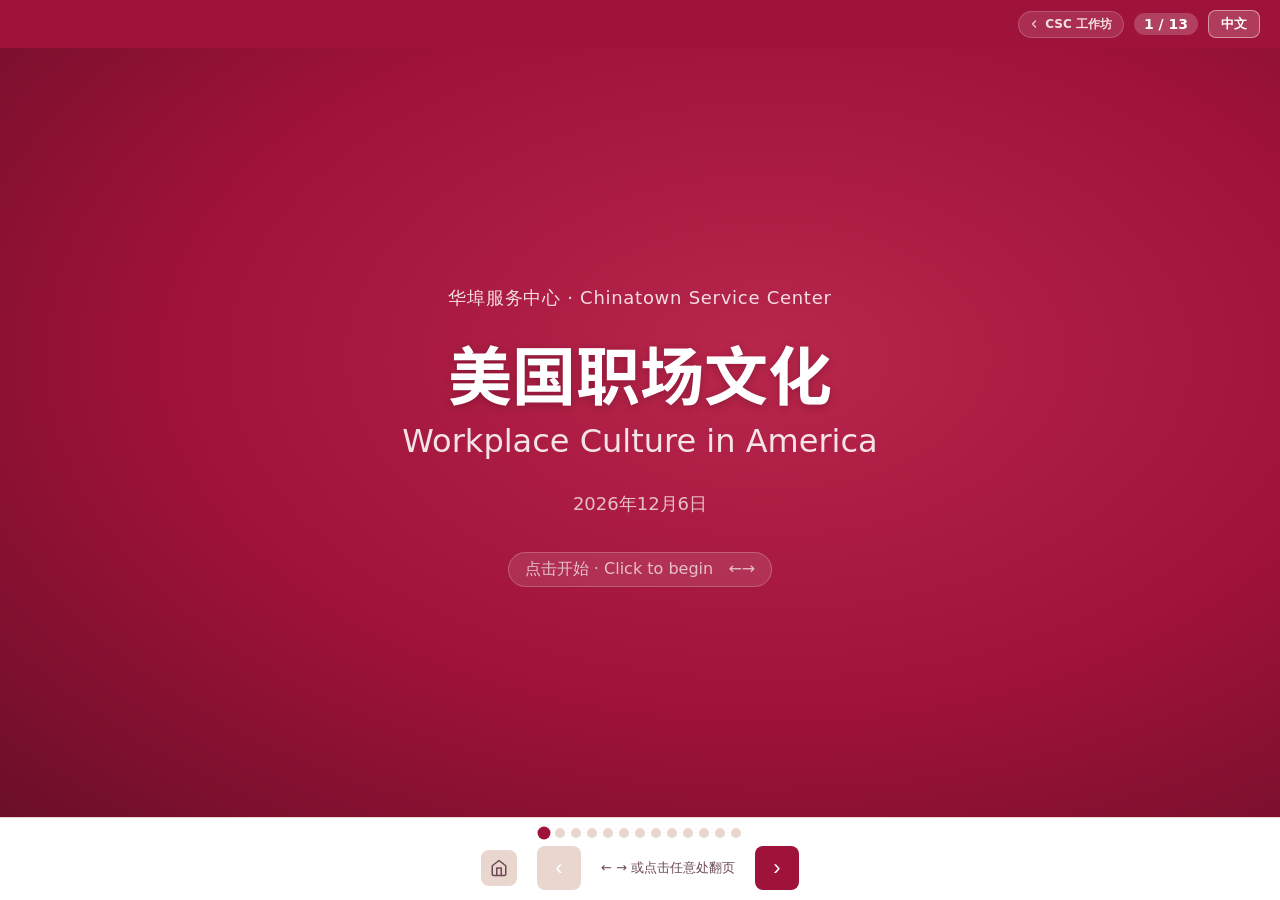
==== commit f48f960e: "Add hub back-chip link to csc-workshops.pages.dev Adds a small pill chip in the header that returns " ====
--- a/index.html
+++ b/index.html
@@ -1,5 +1,5 @@
 <!DOCTYPE html>
-<html lang="zh-Hans">
+<html lang="zh-CN">
 <head>
   <meta charset="UTF-8">
   <meta name="viewport" content="width=device-width, initial-scale=1.0">
@@ -23,6 +23,7 @@
   <meta name="twitter:description" content="Workplace expectations, relationships, and communication — for new immigrants in LA.">
   <meta name="theme-color" content="#9f1239">
   <link rel="icon" href="data:image/svg+xml,<svg xmlns='http://www.w3.org/2000/svg' viewBox='0 0 100 100'><text y='.9em' font-size='90'>🏢</text></svg>">
+  <link rel="apple-touch-icon" href="/apple-touch-icon.png">
   <link rel="preconnect" href="https://fonts.googleapis.com">
   <link rel="preconnect" href="https://fonts.gstatic.com" crossorigin>
   <link rel="dns-prefetch" href="https://fonts.googleapis.com">
@@ -37,6 +38,11 @@
 <header class="slide-header">
   <span class="section-label" id="sectionLabel"></span>
   <div class="header-right">
+      <a href="https://csc-workshops.pages.dev" class="hub-back-chip" aria-label="Back to CSC workshops hub · 返回 CSC 工作坊总站">
+        <svg width="12" height="12" viewBox="0 0 24 24" fill="none" stroke="currentColor" stroke-width="2.5" stroke-linecap="round" stroke-linejoin="round" aria-hidden="true"><polyline points="15 18 9 12 15 6"></polyline></svg>
+        <span class="zh">CSC 工作坊</span>
+        <span class="en">CSC Workshops</span>
+      </a>
     <span class="slide-counter" id="slideCounter" aria-live="polite" aria-atomic="true">1 / 13</span>
     <button class="lang-toggle" id="langToggle" data-action="toggle-lang" aria-label="切换语言 · Toggle language">中文</button>
   </div>
@@ -310,6 +316,18 @@
         <span class="zh">在美国 — 这是专业，不是失礼</span>
         <span class="en">In America — this is professional, not rude</span>
       </div>
+      <figure class="viz viz-vs" aria-hidden="true">
+        <div class="vs-col vs-bad">
+          <svg xmlns="http://www.w3.org/2000/svg" width="28" height="28" viewBox="0 0 24 24" fill="none" stroke="#b91c1c" stroke-width="2.5" stroke-linecap="round" stroke-linejoin="round"><circle cx="12" cy="12" r="10"></circle><line x1="15" y1="9" x2="9" y2="15"></line><line x1="9" y1="9" x2="15" y2="15"></line></svg>
+          <div class="vs-quote-zh"><span class="zh">"不行。"</span><span class="en">"No."</span></div>
+          <div class="vs-quote-en"><span class="zh">太短、太硬 — 听起来像不愿意配合</span><span class="en">Too short, too hard — sounds uncooperative</span></div>
+        </div>
+        <div class="vs-col vs-good">
+          <svg xmlns="http://www.w3.org/2000/svg" width="28" height="28" viewBox="0 0 24 24" fill="none" stroke="#15803d" stroke-width="2.5" stroke-linecap="round" stroke-linejoin="round"><circle cx="12" cy="12" r="10"></circle><polyline points="9 12 11 14 16 9"></polyline></svg>
+          <div class="vs-quote-zh"><span class="zh">"I'd like to help, but I have to leave at 5. Can I do it first thing tomorrow?"</span><span class="en">"I'd like to help, but I have to leave at 5. Can I do it first thing tomorrow?"</span></div>
+          <div class="vs-quote-en"><span class="zh">先肯定 + 说原因 + 提替代 — 美国职场标准</span><span class="en">Acknowledge + reason + alternative — US workplace standard</span></div>
+        </div>
+      </figure>
       <div class="bullet-cards">
         <div class="bullet-card">
           <div class="bullet-icon"><svg aria-hidden="true" xmlns="http://www.w3.org/2000/svg" width="28" height="28" viewBox="0 0 24 24" fill="none" stroke="currentColor" stroke-width="1.5" stroke-linecap="round" stroke-linejoin="round"><circle cx="12" cy="12" r="10"/><path d="M9 12h6"/></svg></div>
--- a/styles.css
+++ b/styles.css
@@ -1163,6 +1163,36 @@
   .zh-cell { font-size: 16px; }
 }
 
+/* ─── Inline SVG visual: viz-vs (saying-no comparison) ──── */
+.viz {
+  margin: 16px 0 12px;
+}
+.viz-vs {
+  display: grid;
+  grid-template-columns: 1fr 1fr;
+  gap: 16px;
+  align-items: stretch;
+}
+.viz-vs .vs-col {
+  padding: 14px 16px;
+  border-radius: 10px;
+  display: flex;
+  flex-direction: column;
+  gap: 6px;
+}
+.viz-vs .vs-bad { background: #fef2f2; border-left: 4px solid #b91c1c; }
+.viz-vs .vs-good { background: #f0fdf4; border-left: 4px solid #15803d; }
+.viz-vs .vs-quote-zh,
+.viz-vs .vs-quote-en {
+  font-size: 16px;
+  line-height: 1.45;
+}
+.viz-vs .vs-quote-zh { font-weight: 600; color: var(--text); }
+.viz-vs .vs-quote-en { color: var(--text-soft, #4b3b41); font-size: 14px; }
+@media (max-width: 768px) {
+  .viz-vs { grid-template-columns: 1fr; }
+}
+
 /* ─── Reduced Motion ────────────────────────────────────── */
 @media (prefers-reduced-motion: reduce) {
   .slide.active { animation: none; }
@@ -1171,3 +1201,32 @@
     animation-duration: 0.01ms !important;
   }
 }
+
+
+/* ── Hub back-chip (link to csc-workshops.pages.dev parent hub) ── */
+.hub-back-chip {
+  display: inline-flex;
+  align-items: center;
+  gap: 5px;
+  padding: 4px 11px 4px 9px;
+  font-family: inherit;
+  font-size: 12px;
+  font-weight: 600;
+  color: rgba(255, 255, 255, 0.85);
+  background: rgba(255, 255, 255, 0.12);
+  border: 1px solid rgba(255, 255, 255, 0.18);
+  border-radius: 999px;
+  text-decoration: none;
+  white-space: nowrap;
+  transition: background-color 150ms ease, color 150ms ease, transform 150ms ease;
+}
+.hub-back-chip:hover {
+  background: rgba(255, 255, 255, 0.22);
+  color: white;
+  transform: translateX(-2px);
+}
+.hub-back-chip:focus-visible {
+  outline: 2px solid white;
+  outline-offset: 2px;
+}
+.hub-back-chip svg { flex-shrink: 0; opacity: 0.9; }
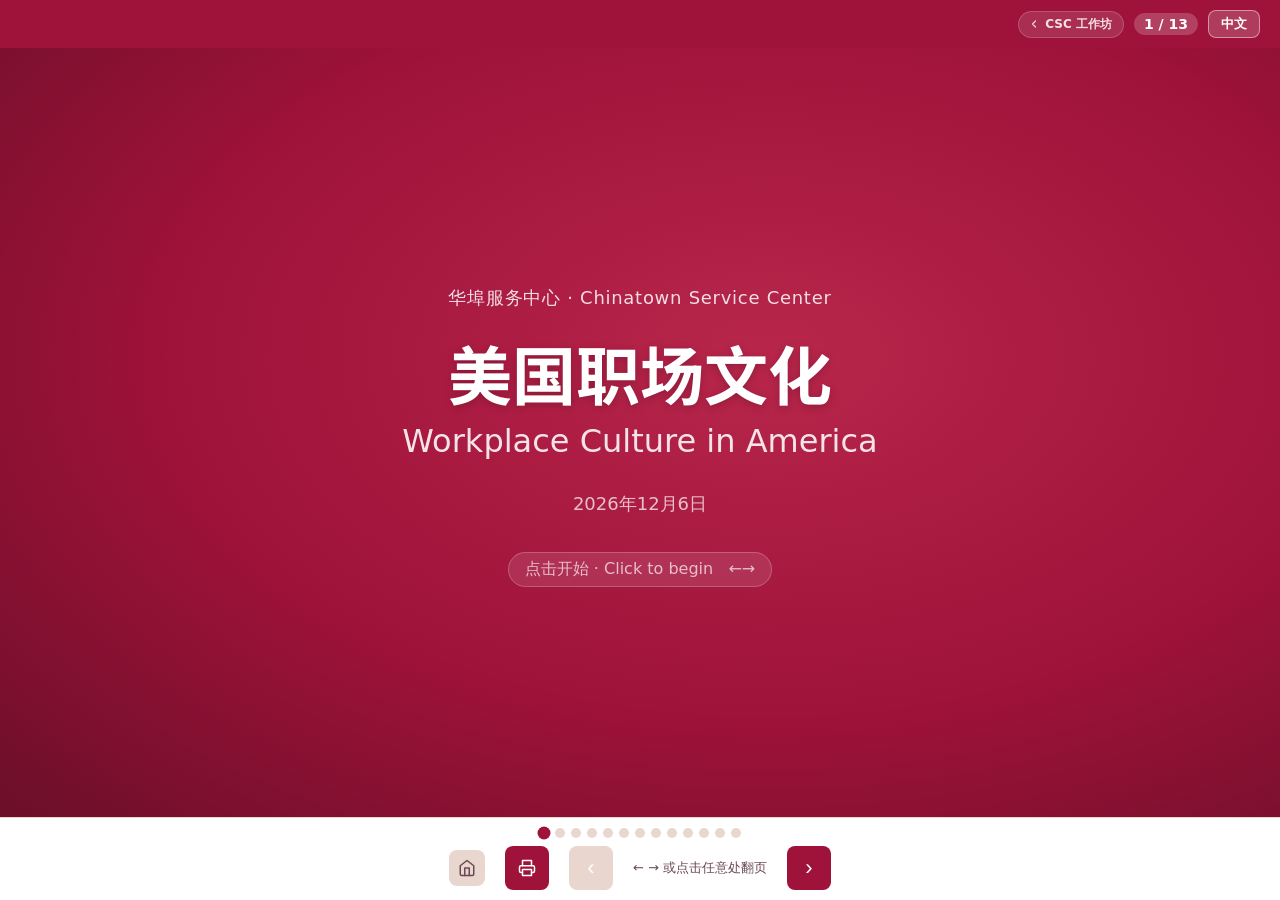
==== commit 0ab22ab7: "Add printable slide handout (print button + @media print) Footer print button calls window.print(). " ====
--- a/index.html
+++ b/index.html
@@ -685,6 +685,7 @@
   <div class="progress-dots" id="progressDots"></div>
   <div class="footer-nav">
     <button class="nav-btn nav-btn--home" id="homeBtn" data-action="home" aria-label="回到第一页 · Go to first slide"><svg xmlns="http://www.w3.org/2000/svg" width="18" height="18" viewBox="0 0 24 24" fill="none" stroke="currentColor" stroke-width="2" stroke-linecap="round" stroke-linejoin="round" aria-hidden="true"><path d="m3 9 9-7 9 7v11a2 2 0 0 1-2 2H5a2 2 0 0 1-2-2z"/><polyline points="9 22 9 12 15 12 15 22"/></svg></button>
+    <button class="nav-btn" id="printBtn" data-action="print" aria-label="打印幻灯片 · Print slides" title="打印 · Print"><svg width="18" height="18" viewBox="0 0 24 24" fill="none" stroke="currentColor" stroke-width="2" stroke-linecap="round" stroke-linejoin="round" aria-hidden="true"><polyline points="6 9 6 2 18 2 18 9"/><path d="M6 18H4a2 2 0 0 1-2-2v-5a2 2 0 0 1 2-2h16a2 2 0 0 1 2 2v5a2 2 0 0 1-2 2h-2"/><rect x="6" y="14" width="12" height="8"/></svg></button>
     <button class="nav-btn" id="prevBtn" data-action="prev-slide" aria-label="上一页 · Previous slide">&#8249;</button>
     <div class="key-hint"><span class="zh">← → 或点击任意处翻页</span><span class="en">← → or click anywhere to advance</span></div>
     <button class="nav-btn" id="nextBtn" data-action="next-slide" aria-label="下一页 · Next slide">&#8250;</button>
--- a/styles.css
+++ b/styles.css
@@ -1230,3 +1230,31 @@
   outline-offset: 2px;
 }
 .hub-back-chip svg { flex-shrink: 0; opacity: 0.9; }
+
+/* ===== PRINT: slide handout (one slide per page) ===== */
+@page { size: landscape; margin: 12mm; }
+
+@media print {
+  html, body { height: auto !important; overflow: visible !important;
+               background: #fff !important; color: #000 !important; }
+  .slides-area, #slidesArea { position: static !important; overflow: visible !important; }
+  .slide {
+    display: block !important; position: static !important; inset: auto !important;
+    height: auto !important; min-height: auto !important; overflow: visible !important;
+    page-break-after: always; break-after: page; cursor: default;
+    zoom: 0.7;
+  }
+  .slide:last-child { page-break-after: auto; break-after: auto; }
+  .slide, .slide * { animation: none !important; }
+  /* hide interactive chrome (nav, toggles, reveal + print buttons, hub link) */
+  .slide-header, .slide-footer, .lang-toggle, .skip-to-main, .key-hint,
+  .nav-btn, .progress-track, .progress-label, .progress-dots, .progress-fill,
+  .hub-back-chip, .start-hint, [data-action], nav { display: none !important; }
+  /* keep small blocks intact across page breaks */
+  .answer-block, .activity-answer, .activity-answer-box, .note-block,
+  [class*="card"], [class*="-box"], [class*="callout"] { break-inside: avoid; page-break-inside: avoid; }
+  /* force-reveal gated answers so the handout is complete */
+  .answer-block, .answer, .activity-answer, .activity-answer-box,
+  .blank-answer, .paycheck-hidden, .option-match,
+  .q1-answer, .q2-answer, .q3-answer, .q2-block, .q3-block { display: block !important; }
+}
